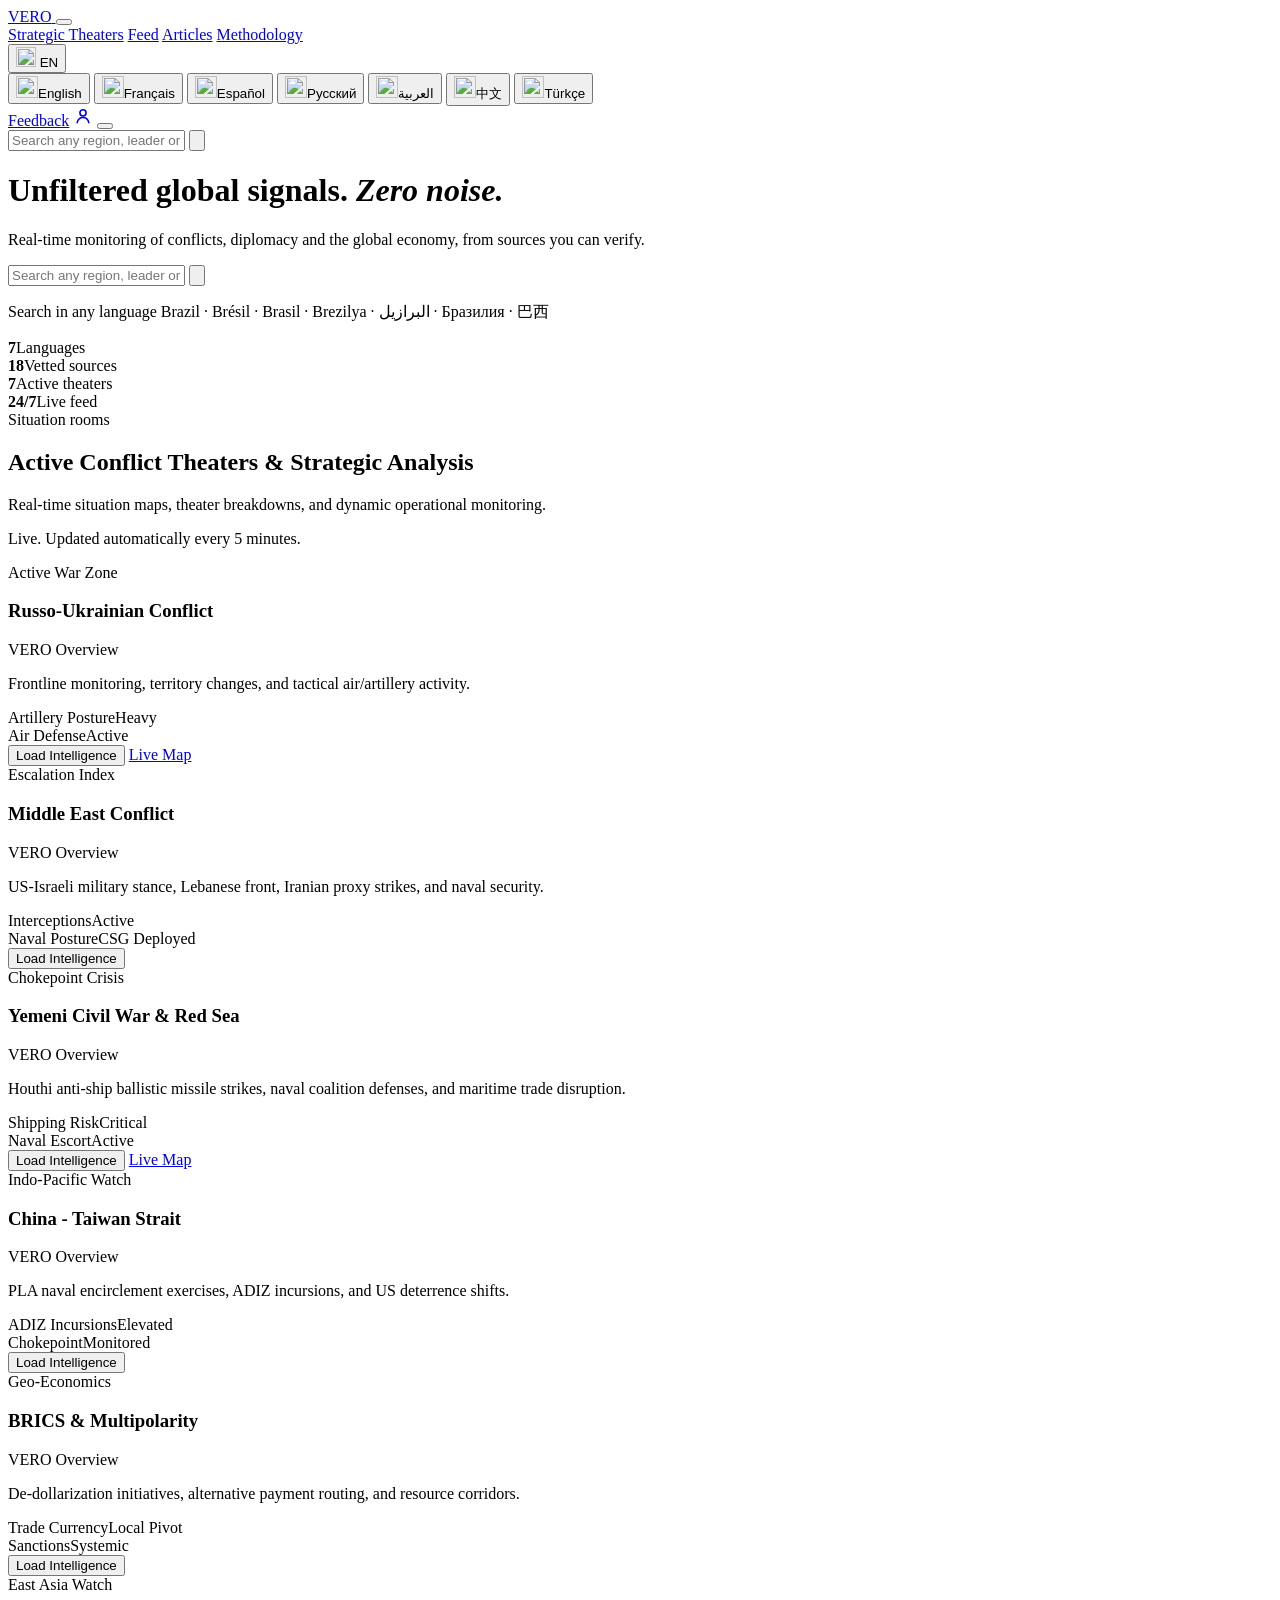
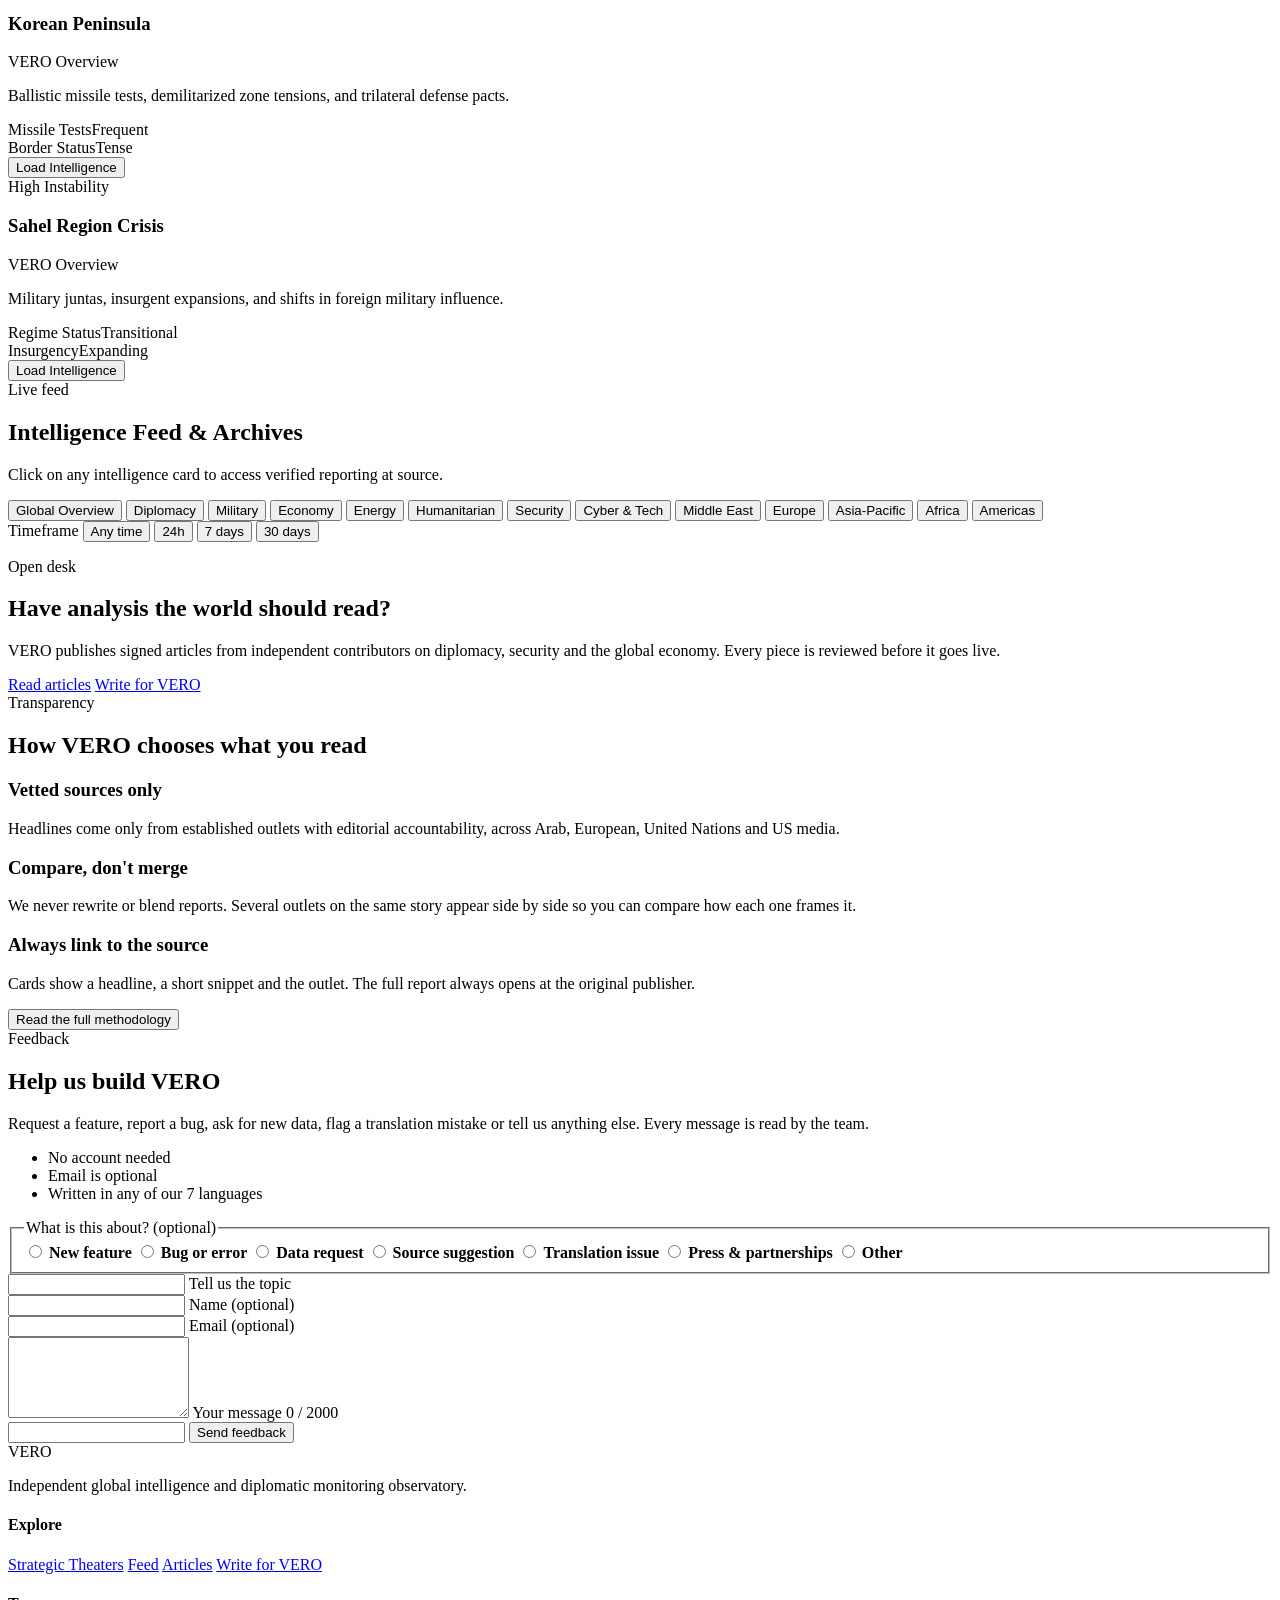
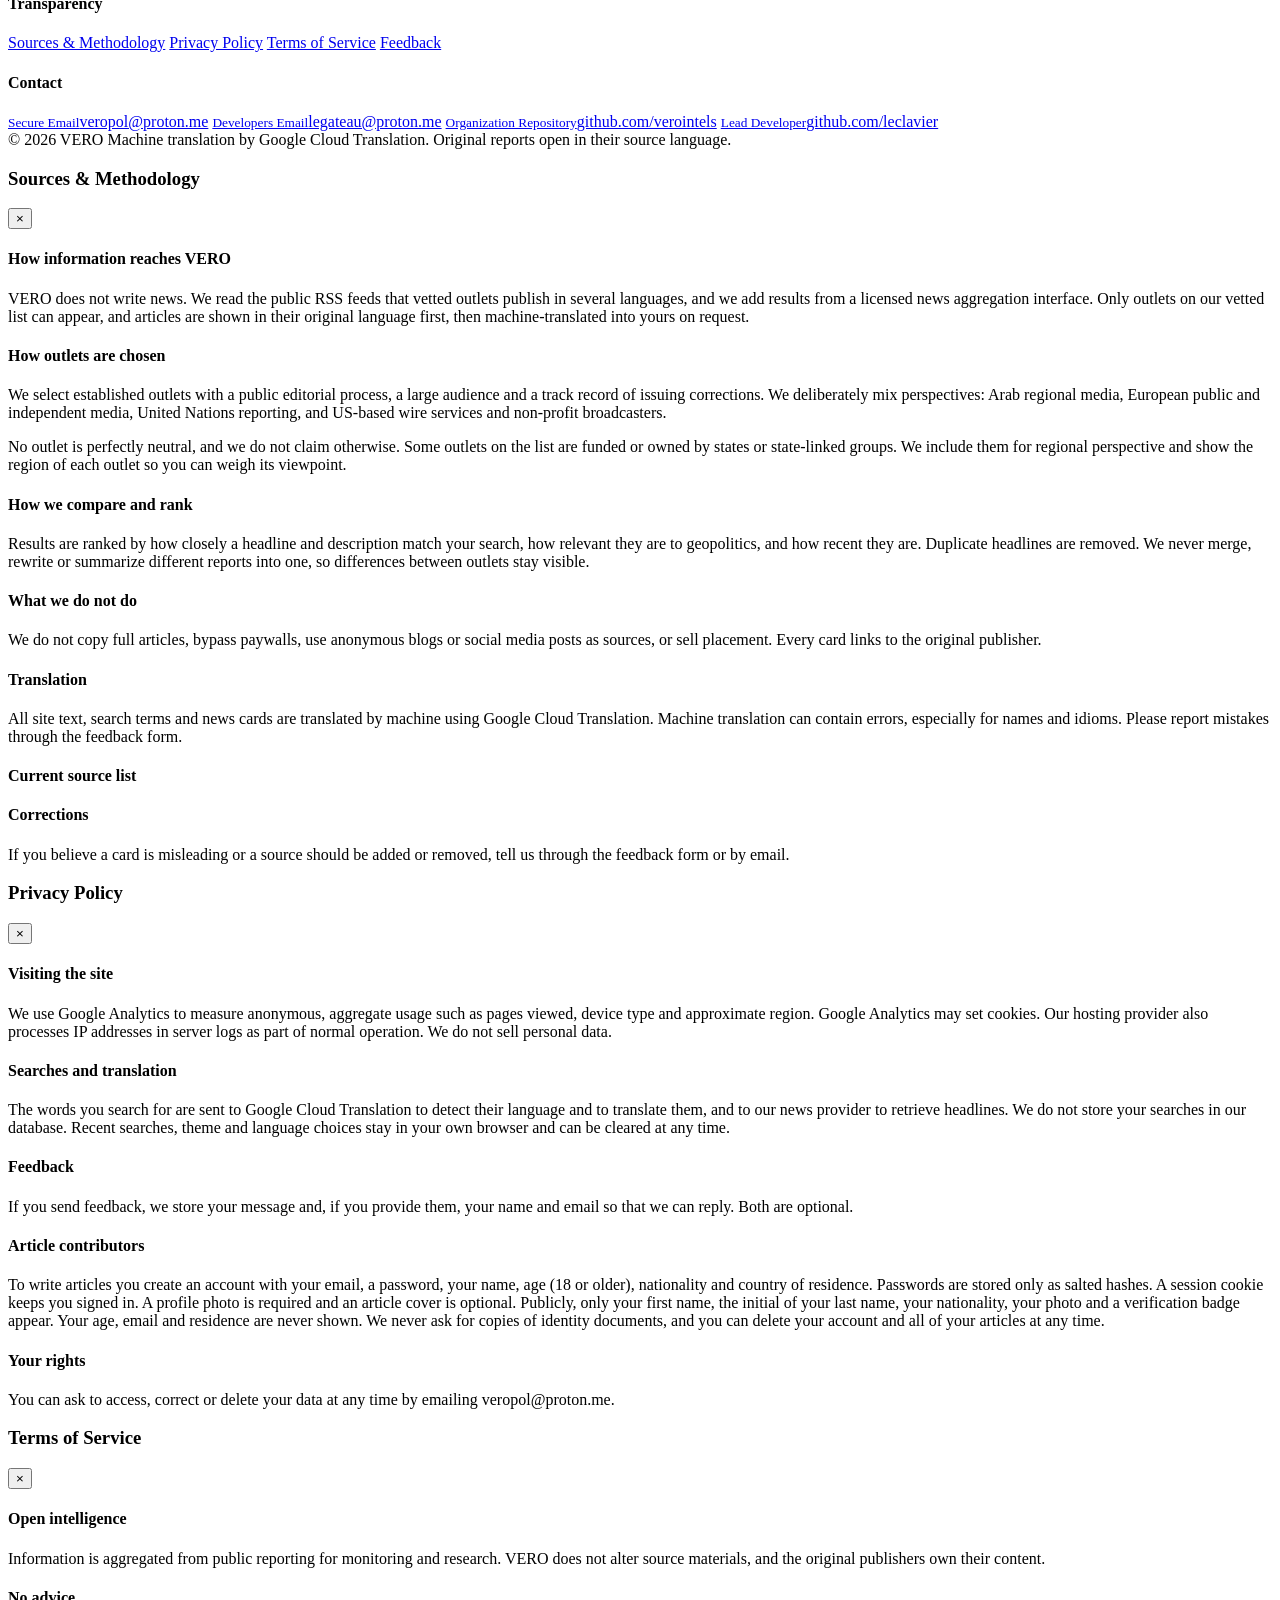
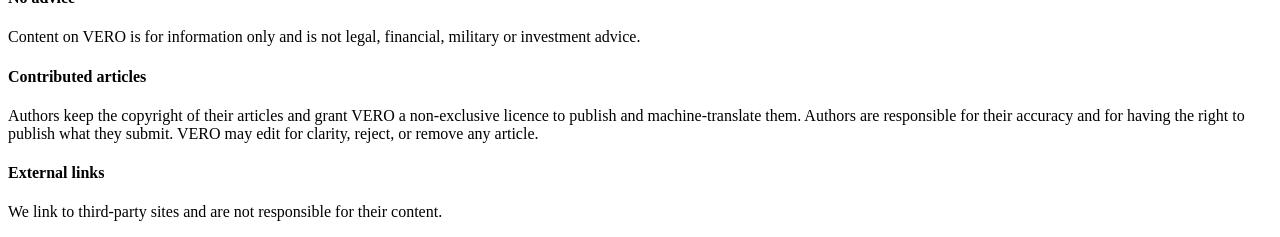
==== public/index.html @ fce82865 "Update banner image source to use HTTPS" ====
<!DOCTYPE html>
<html lang="en" dir="ltr" data-theme="dark" data-tr-title>

<head>
    <meta charset="UTF-8">
    <meta name="viewport" content="width=device-width, initial-scale=1.0">
    <script>
        (function () {
            try {
                var t = localStorage.getItem('vero_theme');
                if (!t) {
                    var hr = new Date().getHours();
                    t = (hr >= 19 || hr < 6) ? 'dark' : 'light';
                }
                document.documentElement.setAttribute('data-theme', t);
            } catch (e) { }
        })();
    </script>
    <meta name="google-site-verification" content="V3kMr9gPCupc_F5Ijd0BDSMYWQ_QnZaS_PIdZAxeISY" />
    <script async src="https://www.googletagmanager.com/gtag/js?id=G-PJW06HEYF5"></script>
    <script>
        window.dataLayer = window.dataLayer || [];
        function gtag() { dataLayer.push(arguments); }
        gtag('js', new Date());
        gtag('config', 'G-PJW06HEYF5');
    </script>
    <title>VERO | Global Intelligence & Strategic Analysis</title>
    <meta name="description"
        content="VERO is an independent global intelligence and diplomatic monitoring observatory. Real-time conflict maps, geopolitical news and strategic analysis in 7 languages.">
    <meta name="author" content="VERO">
    <meta name="application-name" content="VERO">
    <meta name="apple-mobile-web-app-title" content="VERO">
    <meta name="robots" content="index, follow, max-image-preview:large, max-snippet:-1">
    <meta name="theme-color" content="#0A0A0C">
    <link rel="canonical" href="https://veropol.onrender.com/">
    <link rel="icon" href="/favicon.ico" sizes="48x48">
    <link rel="icon" type="image/png" sizes="48x48" href="/assets/icon-48.png">
    <link rel="icon" type="image/png" sizes="32x32" href="/assets/icon-32.png">
    <link rel="icon" type="image/png" sizes="16x16" href="/assets/icon-16.png">
    <link rel="icon" type="image/png" sizes="192x192" href="/assets/icon-192.png">
    <link rel="apple-touch-icon" sizes="180x180" href="/assets/icon-180.png">
    <meta property="og:type" content="website">
    <meta property="og:site_name" content="VERO">
    <meta property="og:title" content="VERO | Global Intelligence & Strategic Analysis">
    <meta property="og:description"
        content="Independent global intelligence and diplomatic monitoring observatory. Real-time conflict maps, geopolitical news and strategic analysis.">
    <meta property="og:url" content="https://veropol.onrender.com/">
    <meta property="og:image" content="https://veropol.onrender.com/assets/BANNER.png">
    <meta property="og:image:secure_url" content="https://veropol.onrender.com/assets/BANNER.png">
    <meta property="og:image:type" content="image/png">
    <meta property="og:image:width" content="1584">
    <meta property="og:image:height" content="672">
    <meta property="og:image:alt" content="VERO Banner">
    <meta name="twitter:card" content="summary_large_image">
    <meta name="twitter:site" content="@VERO">
    <meta name="twitter:title" content="VERO | Global Intelligence & Strategic Analysis">
    <meta name="twitter:description"
        content="Independent global intelligence and diplomatic monitoring observatory. Real-time conflict maps, geopolitical news and strategic analysis.">
    <meta name="twitter:image" content="https://veropol.onrender.com/assets/BANNER.png">
    <meta name="twitter:image:alt" content="VERO Banner">
    <link rel="preconnect" href="https://fonts.googleapis.com">
    <link rel="preconnect" href="https://unpkg.com" crossorigin>
    <link rel="preconnect" href="https://fonts.gstatic.com" crossorigin>
    <link rel="stylesheet"
        href="https://fonts.googleapis.com/css2?family=Manrope:wght@400;600;700;800&family=Rubik+Arabic:wght@300..900&family=Rubik:ital,wght@0,300..900;1,300..900&family=Unbounded:wght@700;800&display=swap"
        onload="this.onload=null;this.rel='stylesheet'">
    <noscript>
        <link rel="stylesheet"
            href="https://fonts.googleapis.com/css2?family=Manrope:wght@400;600;700;800&family=Rubik+Arabic:wght@300..900&family=Rubik:ital,wght@0,300..900;1,300..900&family=Unbounded:wght@700;800&display=swap">
    </noscript>
    <script defer src="https://unpkg.com/@phosphor-icons/web@2.1.1"></script>
    <link rel="stylesheet" href="/css/style.css?v=13">
    <script type="application/ld+json">
    {
        "@context": "https://schema.org",
        "@graph": [
            {
                "@type": "WebSite",
                "@id": "https://veropol.onrender.com/#website",
                "name": "VERO",
                "alternateName": ["VERO Global Intelligence", "VERO Observatory", "verointels"],
                "url": "https://veropol.onrender.com/",
                "inLanguage": ["en", "fr", "es", "ru", "ar", "zh", "tr"],
                "publisher": { "@id": "https://veropol.onrender.com/#organization" }
            },
            {
                "@type": "Organization",
                "@id": "https://veropol.onrender.com/#organization",
                "name": "VERO",
                "url": "https://veropol.onrender.com/",
                "logo": {
                    "@type": "ImageObject",
                    "url": "https://veropol.onrender.com/assets/icon-512.png",
                    "width": 512,
                    "height": 512
                },
                "email": "veropol@proton.me",
                "sameAs": ["https://github.com/verointels"]
            }
        ]
    }
    </script>
</head>

<body>
    <div class="toast-box" id="toastBox" role="status"></div>
    <nav class="nav-container" id="navbar">
        <a href="/" class="brand" aria-label="VERO">
            <img src="https://veropol.onrender.com/assets/logo-96.webp" width="34" height="34" alt="VERO"
                class="brand-logo"
                onerror="if(!this.dataset.f){this.dataset.f=1;this.src='/assets/VERO.png'}else{this.style.display='none'}">
            <span>VERO</span>
        </a>
        <button class="nav-burger" id="navBurger" type="button" aria-expanded="false" aria-controls="navLinks"
            data-tr-aria aria-label="Menu"><i class="ph ph-list"></i></button>
        <div class="nav-links" id="navLinks">
            <a href="#theaters" data-tr>Strategic Theaters</a>
            <a href="#intelligence" data-tr>Feed</a>
            <a href="/articles" data-tr>Articles</a>
            <a href="#modal-methodology" data-modal="methodology" data-tr>Methodology</a>
            <div class="lang-dropdown">
                <button class="lang-btn" id="langToggle" type="button" aria-haspopup="true" aria-expanded="false"
                    data-tr-aria aria-label="Change language">
                    <img class="flag-icon" id="langFlag" src="https://hatscripts.github.io/circle-flags/flags/gb.svg"
                        alt="" width="20" height="20">
                    <span id="langCode">EN</span>
                    <i class="ph ph-caret-down"></i>
                </button>
                <div class="lang-menu" id="langMenu">
                    <button type="button" class="lang-item" data-lang="en"><img class="flag-icon"
                            src="https://hatscripts.github.io/circle-flags/flags/gb.svg" alt="" width="22"
                            height="22"><span>English</span></button>
                    <button type="button" class="lang-item" data-lang="fr"><img class="flag-icon"
                            src="https://hatscripts.github.io/circle-flags/flags/fr.svg" alt="" width="22"
                            height="22"><span>Français</span></button>
                    <button type="button" class="lang-item" data-lang="es"><img class="flag-icon"
                            src="https://hatscripts.github.io/circle-flags/flags/es.svg" alt="" width="22"
                            height="22"><span>Español</span></button>
                    <button type="button" class="lang-item" data-lang="ru"><img class="flag-icon"
                            src="https://hatscripts.github.io/circle-flags/flags/ru.svg" alt="" width="22"
                            height="22"><span>Русский</span></button>
                    <button type="button" class="lang-item" data-lang="ar"><img class="flag-icon"
                            src="https://hatscripts.github.io/circle-flags/flags/sa.svg" alt="" width="22"
                            height="22"><span>العربية</span></button>
                    <button type="button" class="lang-item" data-lang="zh"><img class="flag-icon"
                            src="https://hatscripts.github.io/circle-flags/flags/cn.svg" alt="" width="22"
                            height="22"><span>中文</span></button>
                    <button type="button" class="lang-item" data-lang="tr"><img class="flag-icon"
                            src="https://hatscripts.github.io/circle-flags/flags/tr.svg" alt="" width="22"
                            height="22"><span>Türkçe</span></button>
                </div>
            </div>
            <a href="#feedback" class="btn-nav" data-tr>Feedback</a>
            <a href="/articles#account" class="icon-btn" id="accountBtn" data-tr-aria aria-label="Account"><svg
                    class="user-svg" viewBox="0 0 24 24" width="20" height="20" fill="none" stroke="currentColor"
                    stroke-width="1.9" stroke-linecap="round" stroke-linejoin="round" aria-hidden="true">
                    <circle cx="12" cy="8.2" r="3.7" />
                    <path d="M5 20c.9-4 3.6-6.2 7-6.2s6.1 2.2 7 6.2" />
                </svg></a>
            <button id="themeToggle" class="theme-toggle-btn" type="button" data-tr-aria aria-label="Toggle theme">
                <i class="ph ph-moon" id="themeIcon"></i>
            </button>
        </div>
    </nav>

    <div class="search-dock" id="searchDock">
        <i class="ph ph-magnifying-glass"></i>
        <input type="text" id="dockInput" autocomplete="off" spellcheck="false" data-tr-ph
            placeholder="Search any region, leader or crisis" data-tr-aria aria-label="Search">
        <button class="dock-btn" id="dockTrigger" type="button" data-tr-aria aria-label="Run search">
            <svg class="radar-icon" viewBox="0 0 24 24" fill="none" stroke="currentColor" stroke-width="1.8"
                stroke-linecap="round" stroke-linejoin="round" aria-hidden="true">
                <circle cx="12" cy="12" r="9" />
                <circle cx="12" cy="12" r="4.8" />
                <path d="M12 12L19.8 7.5" />
                <circle cx="15.8" cy="16" r="1.1" fill="currentColor" stroke="none" />
            </svg>
        </button>
    </div>

    <header class="hero">
        <div class="hero-content">
            <h1 class="hero-title">
                <span data-tr>Unfiltered global signals.</span>
                <em data-tr>Zero noise.</em>
            </h1>
            <p class="hero-sub" id="heroSlogan" data-tr>Real-time monitoring of conflicts, diplomacy and the global
                economy, from sources you can verify.</p>
            <div class="search-hero-container">
                <div class="search-bar massive">
                    <i class="ph ph-magnifying-glass search-icon"></i>
                    <input type="text" id="searchInput" autocomplete="off" spellcheck="false" data-tr-ph
                        placeholder="Search any region, leader or crisis" data-tr-aria aria-label="Search">
                    <button class="search-pulse-btn" id="searchTrigger" type="button" data-tr-aria
                        aria-label="Run search">
                        <svg class="radar-icon" viewBox="0 0 24 24" fill="none" stroke="currentColor" stroke-width="1.8"
                            stroke-linecap="round" stroke-linejoin="round" aria-hidden="true">
                            <circle cx="12" cy="12" r="9" />
                            <circle cx="12" cy="12" r="4.8" />
                            <g class="radar-sweep">
                                <path d="M12 12L19.8 7.5" />
                                <path d="M12 12V3A9 9 0 0 1 19.8 7.5Z" fill="currentColor" fill-opacity="0.35"
                                    stroke="none" />
                            </g>
                            <circle class="radar-blip" cx="15.8" cy="16" r="1.1" fill="currentColor" stroke="none" />
                        </svg>
                    </button>
                </div>
                <p class="search-hint"><i class="ph ph-translate"></i><span data-tr>Search in any language</span>
                    <span class="hint-samples" dir="auto">Brazil · Brésil · Brasil · Brezilya · البرازيل · Бразилия ·
                        巴西</span>
                </p>
                <div class="search-suggestions" id="searchSuggestions"></div>
                <div class="search-suggestions recent-searches" id="recentSearches"></div>
            </div>
            <div class="hero-stats">
                <div><strong>7</strong><span data-tr>Languages</span></div>
                <div><strong>18</strong><span data-tr>Vetted sources</span></div>
                <div><strong>7</strong><span data-tr>Active theaters</span></div>
                <div><strong>24/7</strong><span data-tr>Live feed</span></div>
            </div>
        </div>
    </header>

    <main class="container">
        <section class="theaters-section" id="theaters">
            <div class="section-title reveal">
                <span class="kicker" data-tr>Situation rooms</span>
                <h2 data-tr>Active Conflict Theaters & Strategic Analysis</h2>
                <p data-tr>Real-time situation maps, theater breakdowns, and dynamic operational monitoring.</p>
                <p class="live-status"><span class="dot"></span><span data-tr>Live. Updated automatically every 5
                        minutes.</span></p>
            </div>
            <div class="flex-grid theaters-grid" id="theatersGrid">
                <article class="theater-card reveal" data-theater="ukraine">
                    <div class="theater-cover cv-ukraine">
                        <div class="theater-badge danger"><i class="ph ph-warning-diamond"></i> <span data-tr>Active
                                War Zone</span></div>
                    </div>
                    <div class="theater-info">
                        <h3 data-tr>Russo-Ukrainian Conflict</h3>
                        <span class="theater-overview-label" data-tr>VERO Overview</span>
                        <p class="theater-desc" data-tr>Frontline monitoring, territory changes, and tactical
                            air/artillery activity.</p>
                        <div class="theater-stats">
                            <div class="stat-box"><span class="stat-label" data-tr>Artillery Posture</span><span
                                    class="stat-val alert" data-tr>Heavy</span></div>
                            <div class="stat-box"><span class="stat-label" data-tr>Air Defense</span><span
                                    class="stat-val" data-tr>Active</span></div>
                        </div>
                        <a class="theater-live" target="_blank" rel="noopener noreferrer" hidden></a>
                        <div class="theater-actions">
                            <button type="button" class="btn-theater-action" data-quick="Ukraine war Russia conflict"><i
                                    class="ph ph-arrows-clockwise"></i> <span data-tr>Load Intelligence</span></button>
                            <a href="https://liveuamap.com/" target="_blank" rel="noopener noreferrer"
                                class="theater-link"><span data-tr>Live Map</span> <i
                                    class="ph ph-arrow-square-out"></i></a>
                        </div>
                    </div>
                </article>
                <article class="theater-card reveal" data-theater="mideast">
                    <div class="theater-cover cv-mideast">
                        <div class="theater-badge danger"><i class="ph ph-crosshair"></i> <span data-tr>Escalation
                                Index</span></div>
                    </div>
                    <div class="theater-info">
                        <h3 data-tr>Middle East Conflict</h3>
                        <span class="theater-overview-label" data-tr>VERO Overview</span>
                        <p class="theater-desc" data-tr>US-Israeli military stance, Lebanese front, Iranian proxy
                            strikes, and naval security.</p>
                        <div class="theater-stats">
                            <div class="stat-box"><span class="stat-label" data-tr>Interceptions</span><span
                                    class="stat-val alert" data-tr>Active</span></div>
                            <div class="stat-box"><span class="stat-label" data-tr>Naval Posture</span><span
                                    class="stat-val" data-tr>CSG Deployed</span></div>
                        </div>
                        <a class="theater-live" target="_blank" rel="noopener noreferrer" hidden></a>
                        <div class="theater-actions">
                            <button type="button" class="btn-theater-action"
                                data-quick="Israel Lebanon Iran Middle East"><i class="ph ph-arrows-clockwise"></i>
                                <span data-tr>Load Intelligence</span></button>
                        </div>
                    </div>
                </article>
                <article class="theater-card reveal" data-theater="yemen">
                    <div class="theater-cover cv-yemen">
                        <div class="theater-badge danger"><i class="ph ph-anchor"></i> <span data-tr>Chokepoint
                                Crisis</span></div>
                    </div>
                    <div class="theater-info">
                        <h3 data-tr>Yemeni Civil War & Red Sea</h3>
                        <span class="theater-overview-label" data-tr>VERO Overview</span>
                        <p class="theater-desc" data-tr>Houthi anti-ship ballistic missile strikes, naval coalition
                            defenses, and maritime trade disruption.</p>
                        <div class="theater-stats">
                            <div class="stat-box"><span class="stat-label" data-tr>Shipping Risk</span><span
                                    class="stat-val alert" data-tr>Critical</span></div>
                            <div class="stat-box"><span class="stat-label" data-tr>Naval Escort</span><span
                                    class="stat-val" data-tr>Active</span></div>
                        </div>
                        <a class="theater-live" target="_blank" rel="noopener noreferrer" hidden></a>
                        <div class="theater-actions">
                            <button type="button" class="btn-theater-action"
                                data-quick="Yemen Houthi Red Sea military"><i class="ph ph-arrows-clockwise"></i> <span
                                    data-tr>Load Intelligence</span></button>
                            <a href="https://yemen.liveuamap.com/" target="_blank" rel="noopener noreferrer"
                                class="theater-link"><span data-tr>Live Map</span> <i
                                    class="ph ph-arrow-square-out"></i></a>
                        </div>
                    </div>
                </article>
                <article class="theater-card reveal" data-theater="taiwan">
                    <div class="theater-cover cv-taiwan">
                        <div class="theater-badge warning"><i class="ph ph-eye"></i> <span data-tr>Indo-Pacific
                                Watch</span></div>
                    </div>
                    <div class="theater-info">
                        <h3 data-tr>China - Taiwan Strait</h3>
                        <span class="theater-overview-label" data-tr>VERO Overview</span>
                        <p class="theater-desc" data-tr>PLA naval encirclement exercises, ADIZ incursions, and US
                            deterrence shifts.</p>
                        <div class="theater-stats">
                            <div class="stat-box"><span class="stat-label" data-tr>ADIZ Incursions</span><span
                                    class="stat-val warning" data-tr>Elevated</span></div>
                            <div class="stat-box"><span class="stat-label" data-tr>Chokepoint</span><span
                                    class="stat-val" data-tr>Monitored</span></div>
                        </div>
                        <a class="theater-live" target="_blank" rel="noopener noreferrer" hidden></a>
                        <div class="theater-actions">
                            <button type="button" class="btn-theater-action" data-quick="China Taiwan US military"><i
                                    class="ph ph-arrows-clockwise"></i> <span data-tr>Load Intelligence</span></button>
                        </div>
                    </div>
                </article>
                <article class="theater-card reveal" data-theater="brics">
                    <div class="theater-cover cv-brics">
                        <div class="theater-badge info"><i class="ph ph-currency-dollar-simple"></i> <span
                                data-tr>Geo-Economics</span></div>
                    </div>
                    <div class="theater-info">
                        <h3 data-tr>BRICS & Multipolarity</h3>
                        <span class="theater-overview-label" data-tr>VERO Overview</span>
                        <p class="theater-desc" data-tr>De-dollarization initiatives, alternative payment routing, and
                            resource corridors.</p>
                        <div class="theater-stats">
                            <div class="stat-box"><span class="stat-label" data-tr>Trade Currency</span><span
                                    class="stat-val" data-tr>Local Pivot</span></div>
                            <div class="stat-box"><span class="stat-label" data-tr>Sanctions</span><span
                                    class="stat-val" data-tr>Systemic</span></div>
                        </div>
                        <a class="theater-live" target="_blank" rel="noopener noreferrer" hidden></a>
                        <div class="theater-actions">
                            <button type="button" class="btn-theater-action"
                                data-quick="BRICS economy sanctions trade"><i class="ph ph-arrows-clockwise"></i> <span
                                    data-tr>Load Intelligence</span></button>
                        </div>
                    </div>
                </article>
                <article class="theater-card reveal" data-theater="korea">
                    <div class="theater-cover cv-korea">
                        <div class="theater-badge warning"><i class="ph ph-warning"></i> <span data-tr>East Asia
                                Watch</span></div>
                    </div>
                    <div class="theater-info">
                        <h3 data-tr>Korean Peninsula</h3>
                        <span class="theater-overview-label" data-tr>VERO Overview</span>
                        <p class="theater-desc" data-tr>Ballistic missile tests, demilitarized zone tensions, and
                            trilateral defense pacts.</p>
                        <div class="theater-stats">
                            <div class="stat-box"><span class="stat-label" data-tr>Missile Tests</span><span
                                    class="stat-val alert" data-tr>Frequent</span></div>
                            <div class="stat-box"><span class="stat-label" data-tr>Border Status</span><span
                                    class="stat-val" data-tr>Tense</span></div>
                        </div>
                        <a class="theater-live" target="_blank" rel="noopener noreferrer" hidden></a>
                        <div class="theater-actions">
                            <button type="button" class="btn-theater-action"
                                data-quick="North Korea South Korea military"><i class="ph ph-arrows-clockwise"></i>
                                <span data-tr>Load Intelligence</span></button>
                        </div>
                    </div>
                </article>
                <article class="theater-card reveal" data-theater="sahel">
                    <div class="theater-cover cv-sahel">
                        <div class="theater-badge danger"><i class="ph ph-fire"></i> <span data-tr>High
                                Instability</span></div>
                    </div>
                    <div class="theater-info">
                        <h3 data-tr>Sahel Region Crisis</h3>
                        <span class="theater-overview-label" data-tr>VERO Overview</span>
                        <p class="theater-desc" data-tr>Military juntas, insurgent expansions, and shifts in foreign
                            military influence.</p>
                        <div class="theater-stats">
                            <div class="stat-box"><span class="stat-label" data-tr>Regime Status</span><span
                                    class="stat-val alert" data-tr>Transitional</span></div>
                            <div class="stat-box"><span class="stat-label" data-tr>Insurgency</span><span
                                    class="stat-val" data-tr>Expanding</span></div>
                        </div>
                        <a class="theater-live" target="_blank" rel="noopener noreferrer" hidden></a>
                        <div class="theater-actions">
                            <button type="button" class="btn-theater-action" data-quick="Sahel Africa military coup"><i
                                    class="ph ph-arrows-clockwise"></i> <span data-tr>Load Intelligence</span></button>
                        </div>
                    </div>
                </article>
            </div>
        </section>

        <section class="controls-section" id="intelligence">
            <div class="section-title reveal">
                <span class="kicker" data-tr>Live feed</span>
                <h2 data-tr>Intelligence Feed & Archives</h2>
                <p data-tr>Click on any intelligence card to access verified reporting at source.</p>
            </div>
            <div class="filters" id="filterContainer">
                <button type="button" class="filter-btn active" data-filter="all"><i
                        class="ph ph-globe-hemisphere-west"></i><span data-tr>Global Overview</span></button>
                <button type="button" class="filter-btn" data-filter="diplomacy"><i class="ph ph-handshake"></i><span
                        data-tr>Diplomacy</span></button>
                <button type="button" class="filter-btn" data-filter="military"><i class="ph ph-crosshair"></i><span
                        data-tr>Military</span></button>
                <button type="button" class="filter-btn" data-filter="economy"><i class="ph ph-chart-line-up"></i><span
                        data-tr>Economy</span></button>
                <button type="button" class="filter-btn" data-filter="energy"><i class="ph ph-gas-pump"></i><span
                        data-tr>Energy</span></button>
                <button type="button" class="filter-btn" data-filter="humanitarian"><i
                        class="ph ph-first-aid-kit"></i><span data-tr>Humanitarian</span></button>
                <button type="button" class="filter-btn" data-filter="security"><i
                        class="ph ph-shield-warning"></i><span data-tr>Security</span></button>
                <button type="button" class="filter-btn" data-filter="cyber"><i class="ph ph-cpu"></i><span
                        data-tr>Cyber &amp; Tech</span></button>
                <button type="button" class="filter-btn" data-filter="middleeast"><i class="ph ph-mosque"></i><span
                        data-tr>Middle East</span></button>
                <button type="button" class="filter-btn" data-filter="europe"><i class="ph ph-castle-turret"></i><span
                        data-tr>Europe</span></button>
                <button type="button" class="filter-btn" data-filter="asia"><i class="ph ph-buildings"></i><span
                        data-tr>Asia-Pacific</span></button>
                <button type="button" class="filter-btn" data-filter="africa"><i class="ph ph-compass"></i><span
                        data-tr>Africa</span></button>
                <button type="button" class="filter-btn" data-filter="americas"><i class="ph ph-flag"></i><span
                        data-tr>Americas</span></button>
            </div>
            <div class="range-filters" id="rangeContainer">
                <span class="range-label"><i class="ph ph-clock"></i> <span data-tr>Timeframe</span></span>
                <button type="button" class="range-btn active" data-range="all" data-tr>Any time</button>
                <button type="button" class="range-btn" data-range="24h" data-tr>24h</button>
                <button type="button" class="range-btn" data-range="7d" data-tr>7 days</button>
                <button type="button" class="range-btn" data-range="30d" data-tr>30 days</button>
            </div>
            <p class="results-meta" id="resultsMeta"></p>
        </section>
        <section class="flex-grid news-grid" id="newsGrid" aria-live="polite"></section>
        <nav class="pagination" id="pagination" data-tr-aria aria-label="Pagination" hidden></nav>

        <section class="articles-cta reveal" id="writers">
            <div class="cta-copy">
                <span class="kicker" data-tr>Open desk</span>
                <h2 data-tr>Have analysis the world should read?</h2>
                <p data-tr>VERO publishes signed articles from independent contributors on diplomacy, security and
                    the global economy. Every piece is reviewed before it goes live.</p>
                <div class="cta-actions">
                    <a href="/articles" class="btn-primary"><i class="ph ph-newspaper"></i> <span data-tr>Read
                            articles</span></a>
                    <a href="/articles#write" class="btn-ghost"><i class="ph ph-pen-nib"></i> <span data-tr>Write for
                            VERO</span></a>
                </div>
            </div>
        </section>

        <section class="transparency reveal" id="transparency">
            <div class="section-title">
                <span class="kicker" data-tr>Transparency</span>
                <h2 data-tr>How VERO chooses what you read</h2>
            </div>
            <div class="flex-grid trans-grid">
                <div class="trans-card">
                    <i class="ph ph-seal-check"></i>
                    <h3 data-tr>Vetted sources only</h3>
                    <p data-tr>Headlines come only from established outlets with editorial accountability, across
                        Arab, European, United Nations and US media.</p>
                </div>
                <div class="trans-card">
                    <i class="ph ph-scales"></i>
                    <h3 data-tr>Compare, don't merge</h3>
                    <p data-tr>We never rewrite or blend reports. Several outlets on the same story appear side by
                        side so you can compare how each one frames it.</p>
                </div>
                <div class="trans-card">
                    <i class="ph ph-link-simple"></i>
                    <h3 data-tr>Always link to the source</h3>
                    <p data-tr>Cards show a headline, a short snippet and the outlet. The full report always opens at
                        the original publisher.</p>
                </div>
            </div>
            <div class="center-row">
                <button type="button" class="btn-ghost" data-modal="methodology"><i class="ph ph-book-open-text"></i>
                    <span data-tr>Read the full methodology</span></button>
            </div>
        </section>

        <section class="feedback-section reveal" id="feedback">
            <div class="feedback-shell">
                <div class="feedback-intro">
                    <span class="kicker" data-tr>Feedback</span>
                    <h2 data-tr>Help us build VERO</h2>
                    <p data-tr>Request a feature, report a bug, ask for new data, flag a translation mistake or tell
                        us anything else. Every message is read by the team.</p>
                    <ul class="feedback-points">
                        <li><i class="ph ph-check-circle"></i> <span data-tr>No account needed</span></li>
                        <li><i class="ph ph-check-circle"></i> <span data-tr>Email is optional</span></li>
                        <li><i class="ph ph-check-circle"></i> <span data-tr>Written in any of our 7 languages</span>
                        </li>
                    </ul>
                </div>
                <form class="feedback-form" id="feedbackForm" novalidate>
                    <fieldset class="topic-set">
                        <legend data-tr>What is this about? (optional)</legend>
                        <div class="topic-chips">
                            <label class="chip"><input type="radio" name="topic" value="feature" required><span><i
                                        class="ph ph-sparkle"></i> <b data-tr>New feature</b></span></label>
                            <label class="chip"><input type="radio" name="topic" value="bug"><span><i
                                        class="ph ph-bug"></i> <b data-tr>Bug or error</b></span></label>
                            <label class="chip"><input type="radio" name="topic" value="data"><span><i
                                        class="ph ph-database"></i> <b data-tr>Data request</b></span></label>
                            <label class="chip"><input type="radio" name="topic" value="source"><span><i
                                        class="ph ph-newspaper"></i> <b data-tr>Source suggestion</b></span></label>
                            <label class="chip"><input type="radio" name="topic" value="translation"><span><i
                                        class="ph ph-translate"></i> <b data-tr>Translation issue</b></span></label>
                            <label class="chip"><input type="radio" name="topic" value="press"><span><i
                                        class="ph ph-megaphone"></i> <b data-tr>Press & partnerships</b></span></label>
                            <label class="chip"><input type="radio" name="topic" value="other"><span><i
                                        class="ph ph-dots-three-circle"></i> <b data-tr>Other</b></span></label>
                        </div>
                    </fieldset>
                    <div class="input-group hidden" id="otherWrap">
                        <input type="text" id="otherTopic" maxlength="80" placeholder=" ">
                        <label for="otherTopic" data-tr>Tell us the topic</label>
                    </div>
                    <div class="form-row">
                        <div class="input-group">
                            <input type="text" id="fbName" maxlength="80" placeholder=" " autocomplete="name">
                            <label for="fbName" data-tr>Name (optional)</label>
                        </div>
                        <div class="input-group">
                            <input type="email" id="fbEmail" maxlength="120" placeholder=" " autocomplete="email">
                            <label for="fbEmail" data-tr>Email (optional)</label>
                        </div>
                    </div>
                    <div class="input-group">
                        <textarea id="fbMessage" rows="5" maxlength="2000" required placeholder=" "></textarea>
                        <label for="fbMessage" data-tr>Your message</label>
                        <span class="counter" id="fbCount">0 / 2000</span>
                    </div>
                    <input type="text" name="website" id="fbWebsite" class="hp" tabindex="-1" autocomplete="off"
                        aria-hidden="true">
                    <p class="form-error" id="fbError" role="alert" hidden></p>
                    <button type="submit" class="btn-submit"><span data-tr>Send feedback</span> <i
                            class="ph ph-paper-plane-right"></i></button>
                </form>
            </div>
        </section>
    </main>

    <footer class="site-footer">
        <div class="banner-wrap">
            <img src="https://veropol.onrender.com/assets/BANNER.webp" width="1584" height="672" loading="lazy"
                decoding="async" alt="VERO Banner" class="banner-img"
                onerror="if(!this.dataset.f){this.dataset.f=1;this.src='/assets/BANNER.png'}else{this.parentElement.style.display='none'}">
        </div>
        <div class="footer-grid">
            <div class="footer-brand">
                <div class="brand-line">
                    <img src="/assets/logo-96.webp" width="34" height="34" alt="VERO" class="brand-logo"
                        onerror="if(!this.dataset.f){this.dataset.f=1;this.src='/assets/VERO.png'}else{this.style.display='none'}">
                    <span>VERO</span>
                </div>
                <p data-tr>Independent global intelligence and diplomatic monitoring observatory.</p>
            </div>
            <div class="footer-col">
                <h4 data-tr>Explore</h4>
                <a href="#theaters"><i class="ph ph-globe-hemisphere-west"></i> <span data-tr>Strategic
                        Theaters</span></a>
                <a href="#intelligence"><i class="ph ph-broadcast"></i> <span data-tr>Feed</span></a>
                <a href="/articles"><i class="ph ph-newspaper"></i> <span data-tr>Articles</span></a>
                <a href="/articles#write"><i class="ph ph-pen-nib"></i> <span data-tr>Write for VERO</span></a>
            </div>
            <div class="footer-col">
                <h4 data-tr>Transparency</h4>
                <a href="#modal-methodology" data-modal="methodology"><i class="ph ph-book-open-text"></i> <span
                        data-tr>Sources & Methodology</span></a>
                <a href="#modal-privacy" data-modal="privacy"><i class="ph ph-shield-check"></i> <span data-tr>Privacy
                        Policy</span></a>
                <a href="#modal-terms" data-modal="terms"><i class="ph ph-file-text"></i> <span data-tr>Terms of
                        Service</span></a>
                <a href="#feedback"><i class="ph ph-chat-circle-dots"></i> <span data-tr>Feedback</span></a>
            </div>
            <div class="footer-col">
                <h4 data-tr>Contact</h4>
                <a href="mailto:veropol@proton.me"><i class="ph ph-envelope-simple"></i> <span><small data-tr>Secure
                            Email</small>veropol@proton.me</span></a>
                <a href="mailto:legateau@proton.me"><i class="ph ph-envelope-simple-open"></i> <span><small
                            data-tr>Developers Email</small>legateau@proton.me</span></a>
                <a href="https://github.com/verointels" target="_blank" rel="noopener noreferrer"><i
                        class="ph ph-github-logo"></i> <span><small data-tr>Organization
                            Repository</small>github.com/verointels</span></a>
                <a href="https://github.com/leclavier" target="_blank" rel="noopener noreferrer"><i
                        class="ph ph-code-simple"></i> <span><small data-tr>Lead
                            Developer</small>github.com/leclavier</span></a>
            </div>
        </div>
        <div class="footer-bottom">
            <span>© 2026 VERO</span>
            <span data-tr>Machine translation by Google Cloud Translation. Original reports open in their source
                language.</span>
        </div>
    </footer>

    <div class="modal-overlay" id="modal-methodology">
        <div class="modal-card wide">
            <div class="modal-header">
                <h3><i class="ph ph-book-open-text"></i> <span data-tr>Sources & Methodology</span></h3>
                <button class="modal-close" type="button" data-close data-tr-aria aria-label="Close">&times;</button>
            </div>
            <div class="modal-body">
                <h4 data-tr>How information reaches VERO</h4>
                <p data-tr>VERO does not write news. We read the public RSS feeds that vetted outlets publish in several
                    languages, and we add results from a licensed news aggregation interface. Only outlets on our vetted
                    list can appear, and articles are shown in their original language first, then machine-translated
                    into yours on request.</p>
                <h4 data-tr>How outlets are chosen</h4>
                <p data-tr>We select established outlets with a public editorial process, a large audience and a
                    track record of issuing corrections. We deliberately mix perspectives: Arab regional media, European
                    public and independent media, United Nations reporting, and US-based wire services and non-profit
                    broadcasters.</p>
                <p data-tr>No outlet is perfectly neutral, and we do not claim otherwise. Some outlets on the list are
                    funded or owned by states or state-linked groups. We include them for regional perspective and show
                    the region of each outlet so you can weigh its viewpoint.</p>
                <h4 data-tr>How we compare and rank</h4>
                <p data-tr>Results are ranked by how closely a headline and description match your search, how relevant
                    they are to geopolitics, and how recent they are. Duplicate headlines are removed. We never merge,
                    rewrite or summarize different reports into one, so differences between outlets stay visible.</p>
                <h4 data-tr>What we do not do</h4>
                <p data-tr>We do not copy full articles, bypass paywalls, use anonymous blogs or social media posts as
                    sources, or sell placement. Every card links to the original publisher.</p>
                <h4 data-tr>Translation</h4>
                <p data-tr>All site text, search terms and news cards are translated by machine using Google Cloud
                    Translation. Machine translation can contain errors, especially for names and idioms. Please report
                    mistakes through the feedback form.</p>
                <h4 data-tr>Current source list</h4>
                <ul class="sources-list" id="sourcesList"></ul>
                <h4 data-tr>Corrections</h4>
                <p data-tr>If you believe a card is misleading or a source should be added or removed, tell us through
                    the feedback form or by email.</p>
            </div>
        </div>
    </div>

    <div class="modal-overlay" id="modal-privacy">
        <div class="modal-card wide">
            <div class="modal-header">
                <h3><i class="ph ph-shield-check"></i> <span data-tr>Privacy Policy</span></h3>
                <button class="modal-close" type="button" data-close data-tr-aria aria-label="Close">&times;</button>
            </div>
            <div class="modal-body">
                <h4 data-tr>Visiting the site</h4>
                <p data-tr>We use Google Analytics to measure anonymous, aggregate usage such as pages viewed, device
                    type and approximate region. Google Analytics may set cookies. Our hosting provider also processes
                    IP addresses in server logs as part of normal operation. We do not sell personal data.</p>
                <h4 data-tr>Searches and translation</h4>
                <p data-tr>The words you search for are sent to Google Cloud Translation to detect their language and to
                    translate them, and to our news provider to retrieve headlines. We do not store your searches in
                    our database. Recent searches, theme and language choices stay in your own browser and can be
                    cleared at any time.</p>
                <h4 data-tr>Feedback</h4>
                <p data-tr>If you send feedback, we store your message and, if you provide them, your name and email so
                    that we can reply. Both are optional.</p>
                <h4 data-tr>Article contributors</h4>
                <p data-tr>To write articles you create an account with your email, a password, your name, age (18 or
                    older), nationality and country of residence. Passwords are stored only as salted hashes. A session
                    cookie keeps you signed in. A profile photo is required and an article cover is optional. Publicly,
                    only your
                    first name, the initial of your last name, your nationality, your photo and a verification badge
                    appear. Your age, email and residence are never shown. We never ask for copies of identity
                    documents, and you can delete your account and all of your articles at any time.</p>
                <h4 data-tr>Your rights</h4>
                <p data-tr>You can ask to access, correct or delete your data at any time by emailing
                    veropol@proton.me.</p>
            </div>
        </div>
    </div>

    <div class="modal-overlay" id="modal-terms">
        <div class="modal-card wide">
            <div class="modal-header">
                <h3><i class="ph ph-file-text"></i> <span data-tr>Terms of Service</span></h3>
                <button class="modal-close" type="button" data-close data-tr-aria aria-label="Close">&times;</button>
            </div>
            <div class="modal-body">
                <h4 data-tr>Open intelligence</h4>
                <p data-tr>Information is aggregated from public reporting for monitoring and research. VERO does not
                    alter source materials, and the original publishers own their content.</p>
                <h4 data-tr>No advice</h4>
                <p data-tr>Content on VERO is for information only and is not legal, financial, military or
                    investment advice.</p>
                <h4 data-tr>Contributed articles</h4>
                <p data-tr>Authors keep the copyright of their articles and grant VERO a non-exclusive licence to
                    publish and machine-translate them. Authors are responsible for their accuracy and for having the
                    right to publish what they submit. VERO may edit for clarity, reject, or remove any article.</p>
                <h4 data-tr>External links</h4>
                <p data-tr>We link to third-party sites and are not responsible for their content.</p>
            </div>
        </div>
    </div>

    <script defer src="/javascript/common.js?v=13"></script>
    <script defer src="/javascript/script.js?v=13"></script>
</body>

</html>
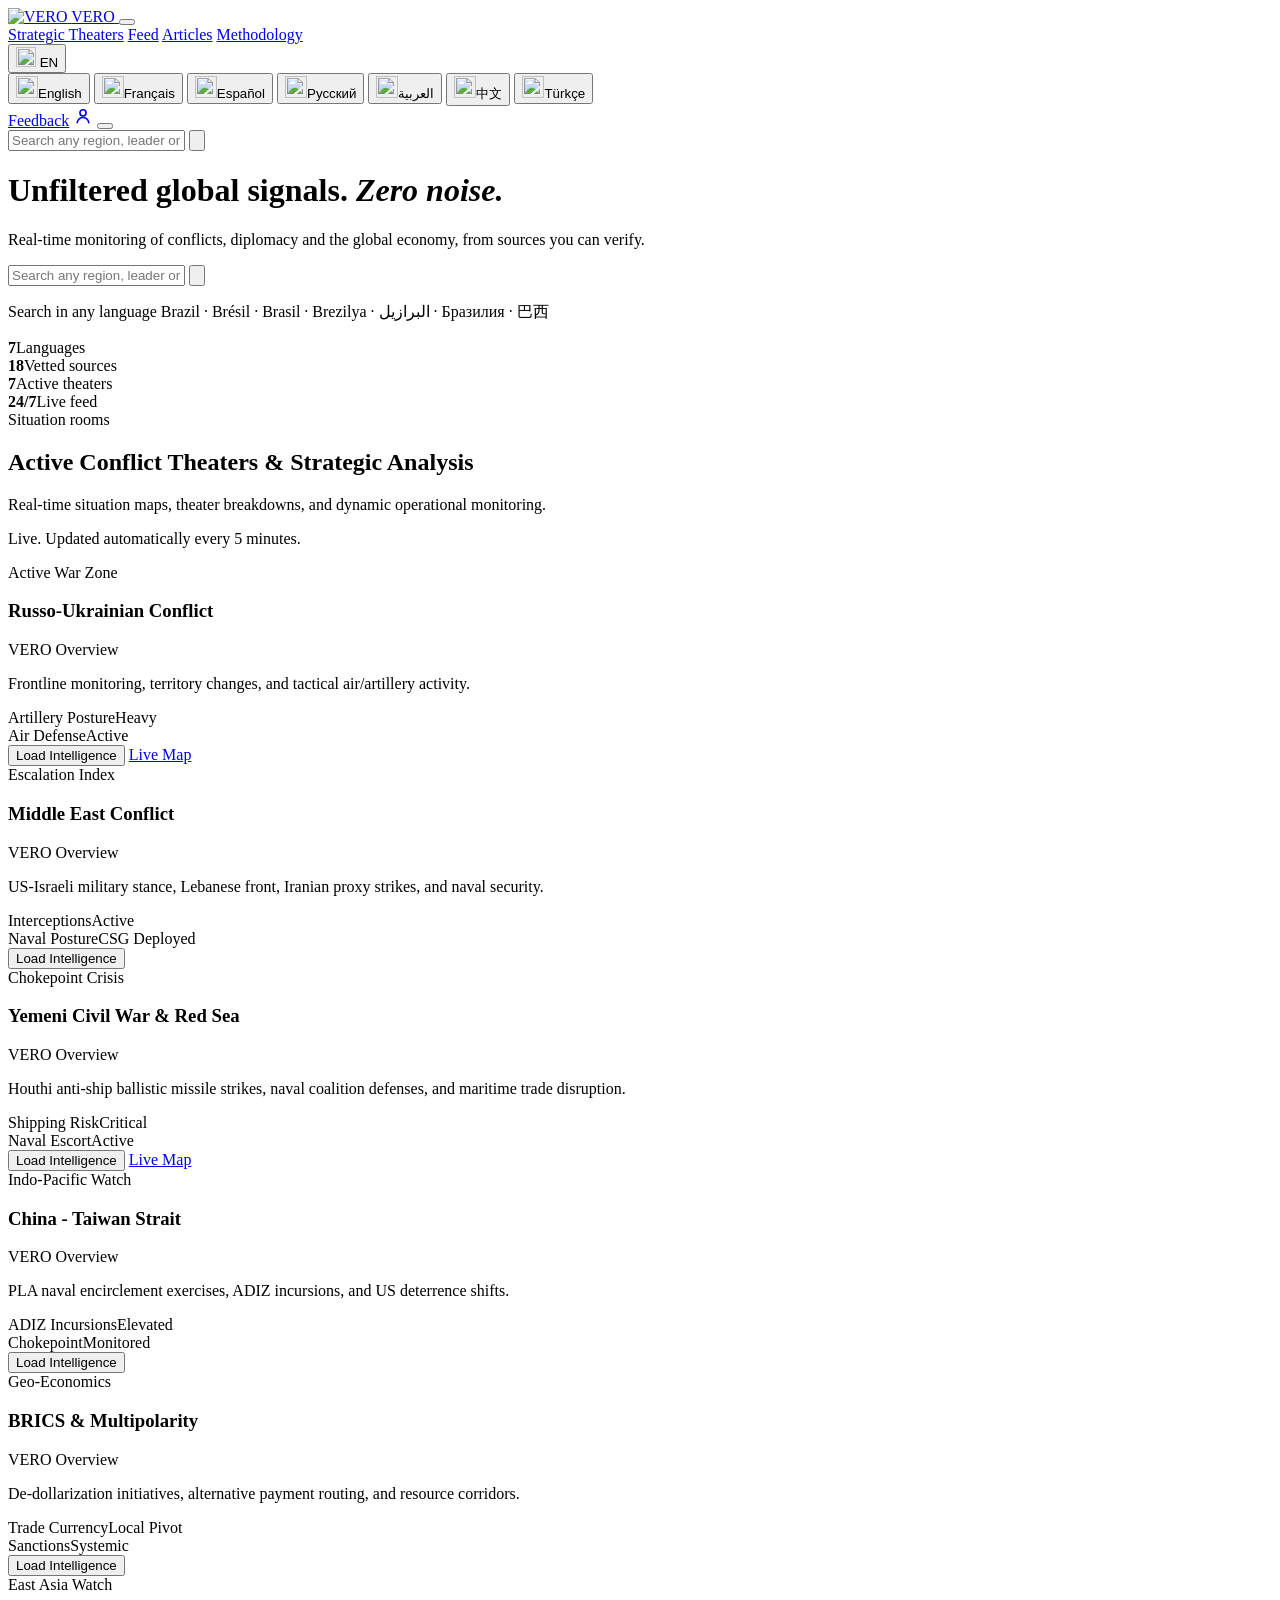
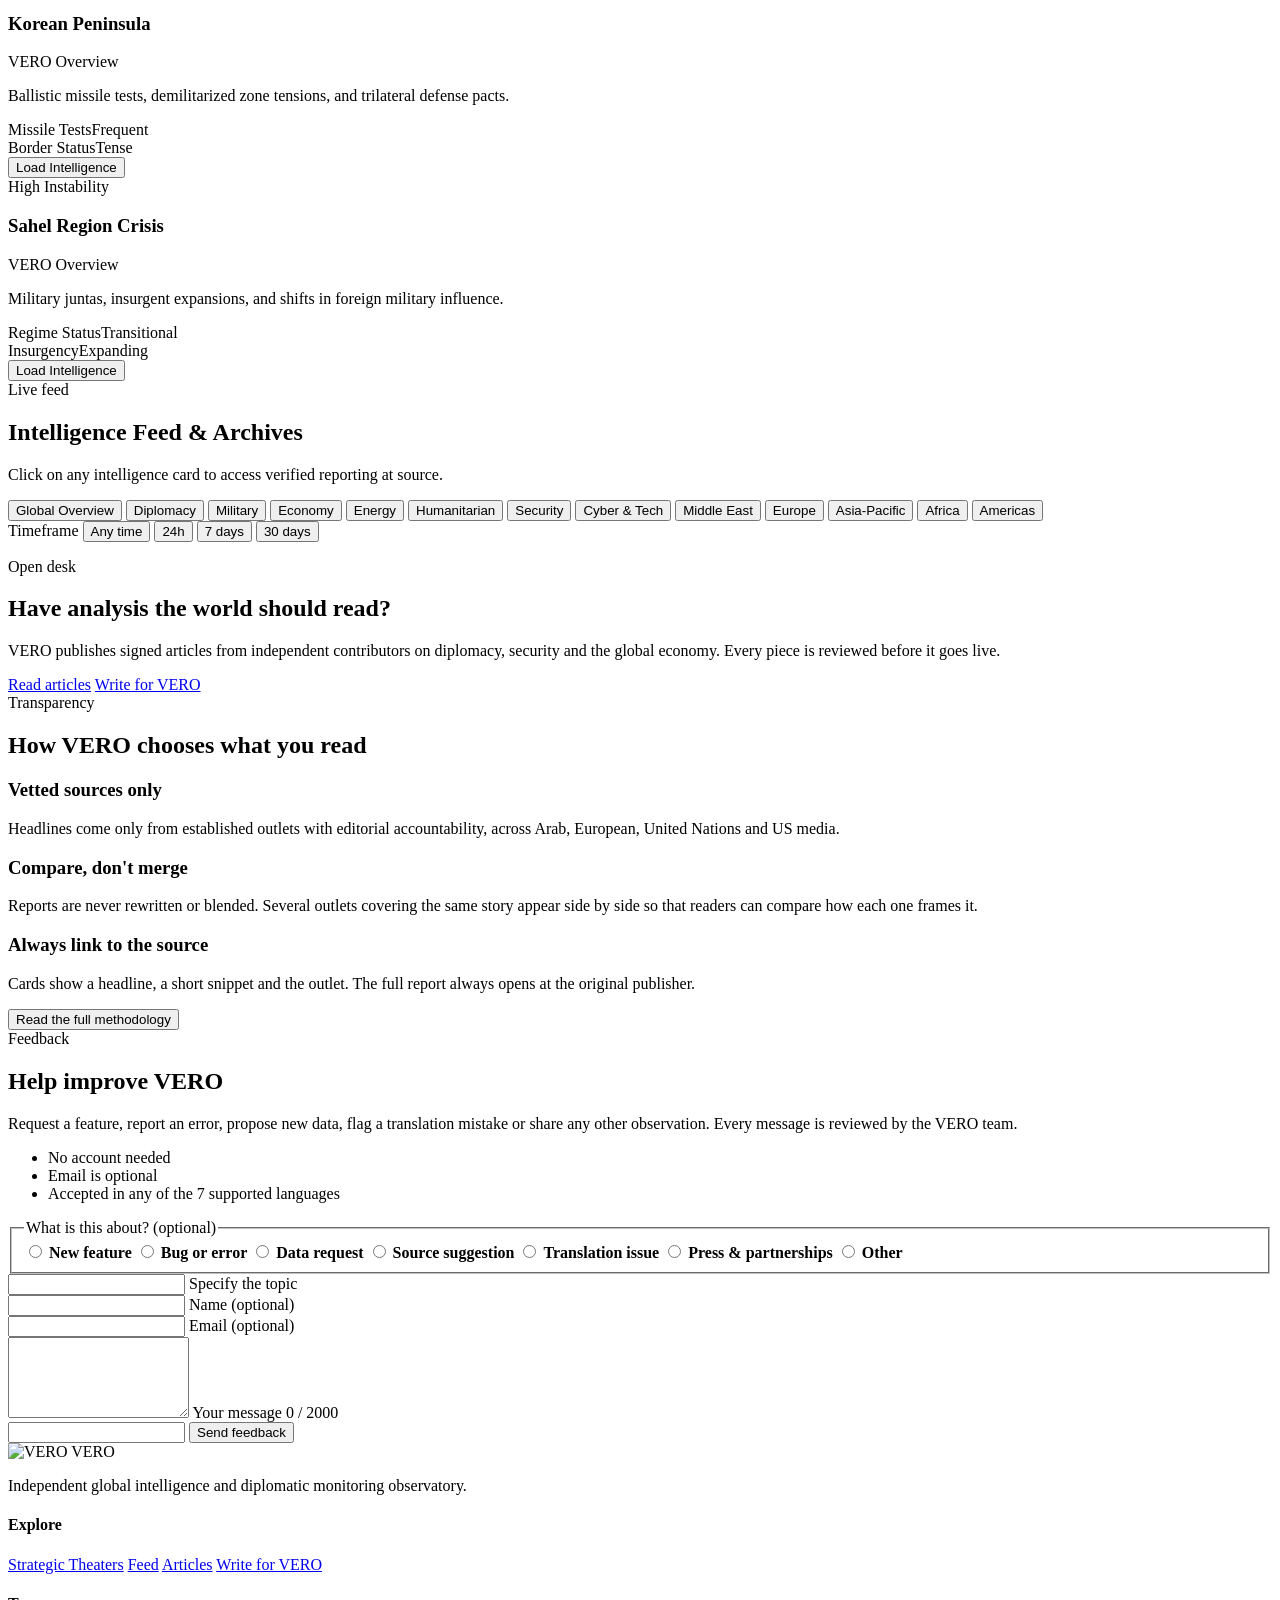
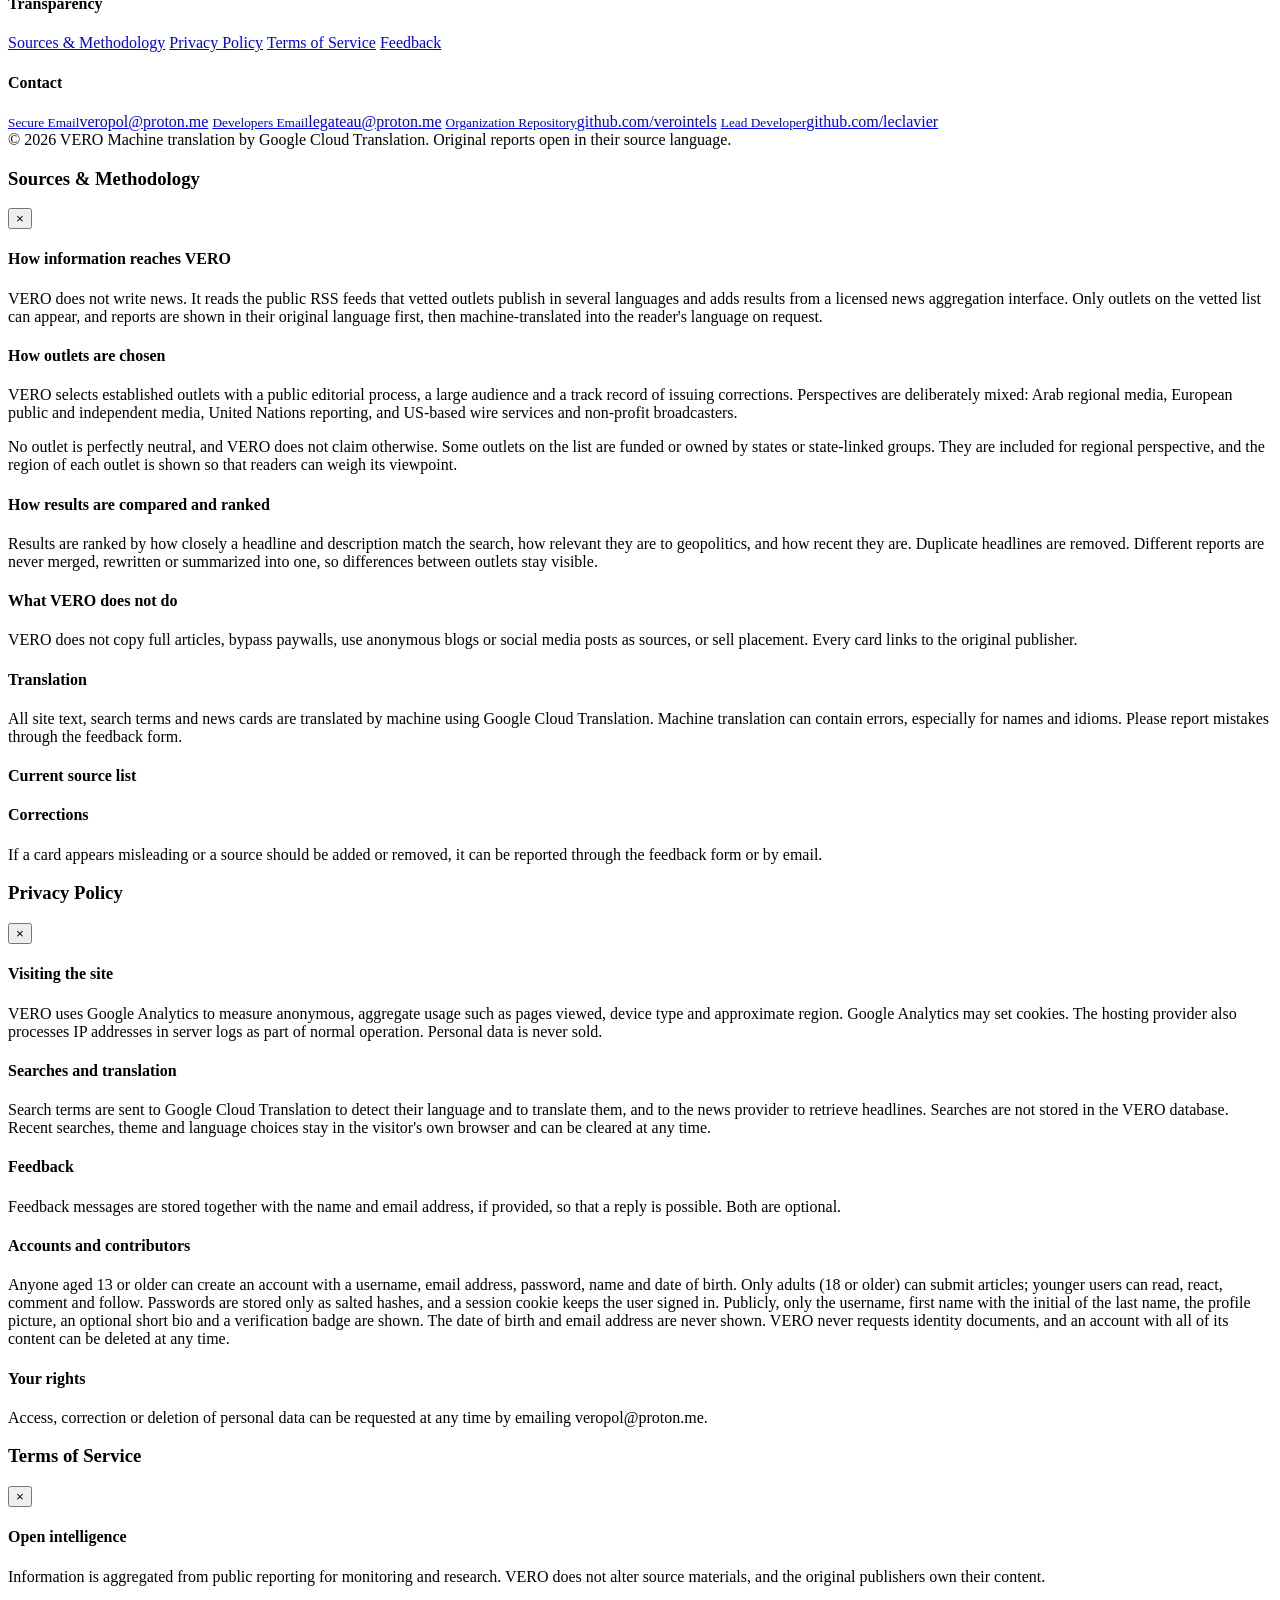
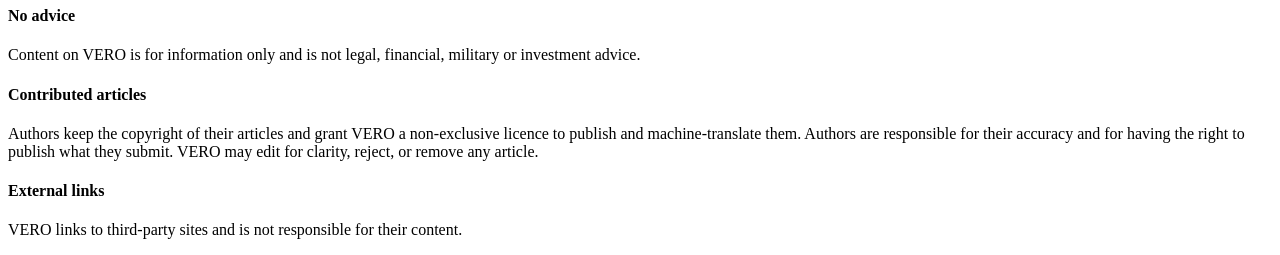
==== commit 73dbd212: "Refactor index.html for links and text updates Updated various links and text for consistency and cl" ====
--- a/public/index.html
+++ b/public/index.html
@@ -33,12 +33,12 @@
     <meta name="robots" content="index, follow, max-image-preview:large, max-snippet:-1">
     <meta name="theme-color" content="#0A0A0C">
     <link rel="canonical" href="https://veropol.onrender.com/">
-    <link rel="icon" href="/favicon.ico" sizes="48x48">
-    <link rel="icon" type="image/png" sizes="48x48" href="/assets/icon-48.png">
-    <link rel="icon" type="image/png" sizes="32x32" href="/assets/icon-32.png">
-    <link rel="icon" type="image/png" sizes="16x16" href="/assets/icon-16.png">
-    <link rel="icon" type="image/png" sizes="192x192" href="/assets/icon-192.png">
-    <link rel="apple-touch-icon" sizes="180x180" href="/assets/icon-180.png">
+    <link rel="icon" href="https://veropol.onrender.com/favicon.ico" sizes="48x48">
+    <link rel="icon" type="image/png" sizes="48x48" href="https://veropol.onrender.com/assets/icon-48.png">
+    <link rel="icon" type="image/png" sizes="32x32" href="https://veropol.onrender.com/assets/icon-32.png">
+    <link rel="icon" type="image/png" sizes="16x16" href="https://veropol.onrender.com/assets/icon-16.png">
+    <link rel="icon" type="image/png" sizes="192x192" href="https://veropol.onrender.com/assets/icon-192.png">
+    <link rel="apple-touch-icon" sizes="180x180" href="https://veropol.onrender.com/assets/icon-180.png">
     <meta property="og:type" content="website">
     <meta property="og:site_name" content="VERO">
     <meta property="og:title" content="VERO | Global Intelligence & Strategic Analysis">
@@ -62,14 +62,14 @@
     <link rel="preconnect" href="https://unpkg.com" crossorigin>
     <link rel="preconnect" href="https://fonts.gstatic.com" crossorigin>
     <link rel="stylesheet"
-        href="https://fonts.googleapis.com/css2?family=Manrope:wght@400;600;700;800&family=Rubik+Arabic:wght@300..900&family=Rubik:ital,wght@0,300..900;1,300..900&family=Unbounded:wght@700;800&display=swap"
+        href="https://fonts.googleapis.com/css2?family=Manrope:wght@400;600;700;800&family=Rubik:ital,wght@0,300..900;1,300..900&family=Unbounded:wght@700;800&display=swap"
         onload="this.onload=null;this.rel='stylesheet'">
     <noscript>
         <link rel="stylesheet"
-            href="https://fonts.googleapis.com/css2?family=Manrope:wght@400;600;700;800&family=Rubik+Arabic:wght@300..900&family=Rubik:ital,wght@0,300..900;1,300..900&family=Unbounded:wght@700;800&display=swap">
+            href="https://fonts.googleapis.com/css2?family=Manrope:wght@400;600;700;800&family=Rubik:ital,wght@0,300..900;1,300..900&family=Unbounded:wght@700;800&display=swap">
     </noscript>
     <script defer src="https://unpkg.com/@phosphor-icons/web@2.1.1"></script>
-    <link rel="stylesheet" href="/css/style.css?v=13">
+    <link rel="stylesheet" href="/css/style.css?v=14">
     <script type="application/ld+json">
     {
         "@context": "https://schema.org",
@@ -106,9 +106,8 @@
     <div class="toast-box" id="toastBox" role="status"></div>
     <nav class="nav-container" id="navbar">
         <a href="/" class="brand" aria-label="VERO">
-            <img src="https://veropol.onrender.com/assets/logo-96.webp" width="34" height="34" alt="VERO"
-                class="brand-logo"
-                onerror="if(!this.dataset.f){this.dataset.f=1;this.src='/assets/VERO.png'}else{this.style.display='none'}">
+            <img src="/assets/logo-96.webp" srcset="/assets/logo-96.webp 1x, /assets/logo-192.webp 2x" width="36" height="36"
+                alt="VERO" class="brand-logo" onerror="this.onerror=null;this.removeAttribute('srcset');this.src='/assets/icon-192.png'">
             <span>VERO</span>
         </a>
         <button class="nav-burger" id="navBurger" type="button" aria-expanded="false" aria-controls="navLinks"
@@ -482,8 +481,7 @@
                 <div class="trans-card">
                     <i class="ph ph-scales"></i>
                     <h3 data-tr>Compare, don't merge</h3>
-                    <p data-tr>We never rewrite or blend reports. Several outlets on the same story appear side by
-                        side so you can compare how each one frames it.</p>
+                    <p data-tr>Reports are never rewritten or blended. Several outlets covering the same story appear side by side so that readers can compare how each one frames it.</p>
                 </div>
                 <div class="trans-card">
                     <i class="ph ph-link-simple"></i>
@@ -502,13 +500,12 @@
             <div class="feedback-shell">
                 <div class="feedback-intro">
                     <span class="kicker" data-tr>Feedback</span>
-                    <h2 data-tr>Help us build VERO</h2>
-                    <p data-tr>Request a feature, report a bug, ask for new data, flag a translation mistake or tell
-                        us anything else. Every message is read by the team.</p>
+                    <h2 data-tr>Help improve VERO</h2>
+                    <p data-tr>Request a feature, report an error, propose new data, flag a translation mistake or share any other observation. Every message is reviewed by the VERO team.</p>
                     <ul class="feedback-points">
                         <li><i class="ph ph-check-circle"></i> <span data-tr>No account needed</span></li>
                         <li><i class="ph ph-check-circle"></i> <span data-tr>Email is optional</span></li>
-                        <li><i class="ph ph-check-circle"></i> <span data-tr>Written in any of our 7 languages</span>
+                        <li><i class="ph ph-check-circle"></i> <span data-tr>Accepted in any of the 7 supported languages</span>
                         </li>
                     </ul>
                 </div>
@@ -534,7 +531,7 @@
                     </fieldset>
                     <div class="input-group hidden" id="otherWrap">
                         <input type="text" id="otherTopic" maxlength="80" placeholder=" ">
-                        <label for="otherTopic" data-tr>Tell us the topic</label>
+                        <label for="otherTopic" data-tr>Specify the topic</label>
                     </div>
                     <div class="form-row">
                         <div class="input-group">
@@ -563,15 +560,15 @@
 
     <footer class="site-footer">
         <div class="banner-wrap">
-            <img src="https://veropol.onrender.com/assets/BANNER.webp" width="1584" height="672" loading="lazy"
+            <img src="https://veropol.onrender.com/assets/BANNER.png" width="1584" height="672" loading="lazy"
                 decoding="async" alt="VERO Banner" class="banner-img"
                 onerror="if(!this.dataset.f){this.dataset.f=1;this.src='/assets/BANNER.png'}else{this.parentElement.style.display='none'}">
         </div>
         <div class="footer-grid">
             <div class="footer-brand">
                 <div class="brand-line">
-                    <img src="/assets/logo-96.webp" width="34" height="34" alt="VERO" class="brand-logo"
-                        onerror="if(!this.dataset.f){this.dataset.f=1;this.src='/assets/VERO.png'}else{this.style.display='none'}">
+                    <img src="/assets/logo-192.webp" width="44" height="44" alt="VERO" class="brand-logo"
+                        onerror="this.onerror=null;this.src='/assets/icon-192.png'">
                     <span>VERO</span>
                 </div>
                 <p data-tr>Independent global intelligence and diplomatic monitoring observatory.</p>
@@ -623,25 +620,14 @@
             </div>
             <div class="modal-body">
                 <h4 data-tr>How information reaches VERO</h4>
-                <p data-tr>VERO does not write news. We read the public RSS feeds that vetted outlets publish in several
-                    languages, and we add results from a licensed news aggregation interface. Only outlets on our vetted
-                    list can appear, and articles are shown in their original language first, then machine-translated
-                    into yours on request.</p>
+                <p data-tr>VERO does not write news. It reads the public RSS feeds that vetted outlets publish in several languages and adds results from a licensed news aggregation interface. Only outlets on the vetted list can appear, and reports are shown in their original language first, then machine-translated into the reader's language on request.</p>
                 <h4 data-tr>How outlets are chosen</h4>
-                <p data-tr>We select established outlets with a public editorial process, a large audience and a
-                    track record of issuing corrections. We deliberately mix perspectives: Arab regional media, European
-                    public and independent media, United Nations reporting, and US-based wire services and non-profit
-                    broadcasters.</p>
-                <p data-tr>No outlet is perfectly neutral, and we do not claim otherwise. Some outlets on the list are
-                    funded or owned by states or state-linked groups. We include them for regional perspective and show
-                    the region of each outlet so you can weigh its viewpoint.</p>
-                <h4 data-tr>How we compare and rank</h4>
-                <p data-tr>Results are ranked by how closely a headline and description match your search, how relevant
-                    they are to geopolitics, and how recent they are. Duplicate headlines are removed. We never merge,
-                    rewrite or summarize different reports into one, so differences between outlets stay visible.</p>
-                <h4 data-tr>What we do not do</h4>
-                <p data-tr>We do not copy full articles, bypass paywalls, use anonymous blogs or social media posts as
-                    sources, or sell placement. Every card links to the original publisher.</p>
+                <p data-tr>VERO selects established outlets with a public editorial process, a large audience and a track record of issuing corrections. Perspectives are deliberately mixed: Arab regional media, European public and independent media, United Nations reporting, and US-based wire services and non-profit broadcasters.</p>
+                <p data-tr>No outlet is perfectly neutral, and VERO does not claim otherwise. Some outlets on the list are funded or owned by states or state-linked groups. They are included for regional perspective, and the region of each outlet is shown so that readers can weigh its viewpoint.</p>
+                <h4 data-tr>How results are compared and ranked</h4>
+                <p data-tr>Results are ranked by how closely a headline and description match the search, how relevant they are to geopolitics, and how recent they are. Duplicate headlines are removed. Different reports are never merged, rewritten or summarized into one, so differences between outlets stay visible.</p>
+                <h4 data-tr>What VERO does not do</h4>
+                <p data-tr>VERO does not copy full articles, bypass paywalls, use anonymous blogs or social media posts as sources, or sell placement. Every card links to the original publisher.</p>
                 <h4 data-tr>Translation</h4>
                 <p data-tr>All site text, search terms and news cards are translated by machine using Google Cloud
                     Translation. Machine translation can contain errors, especially for names and idioms. Please report
@@ -649,8 +635,7 @@
                 <h4 data-tr>Current source list</h4>
                 <ul class="sources-list" id="sourcesList"></ul>
                 <h4 data-tr>Corrections</h4>
-                <p data-tr>If you believe a card is misleading or a source should be added or removed, tell us through
-                    the feedback form or by email.</p>
+                <p data-tr>If a card appears misleading or a source should be added or removed, it can be reported through the feedback form or by email.</p>
             </div>
         </div>
     </div>
@@ -663,28 +648,15 @@
             </div>
             <div class="modal-body">
                 <h4 data-tr>Visiting the site</h4>
-                <p data-tr>We use Google Analytics to measure anonymous, aggregate usage such as pages viewed, device
-                    type and approximate region. Google Analytics may set cookies. Our hosting provider also processes
-                    IP addresses in server logs as part of normal operation. We do not sell personal data.</p>
+                <p data-tr>VERO uses Google Analytics to measure anonymous, aggregate usage such as pages viewed, device type and approximate region. Google Analytics may set cookies. The hosting provider also processes IP addresses in server logs as part of normal operation. Personal data is never sold.</p>
                 <h4 data-tr>Searches and translation</h4>
-                <p data-tr>The words you search for are sent to Google Cloud Translation to detect their language and to
-                    translate them, and to our news provider to retrieve headlines. We do not store your searches in
-                    our database. Recent searches, theme and language choices stay in your own browser and can be
-                    cleared at any time.</p>
+                <p data-tr>Search terms are sent to Google Cloud Translation to detect their language and to translate them, and to the news provider to retrieve headlines. Searches are not stored in the VERO database. Recent searches, theme and language choices stay in the visitor's own browser and can be cleared at any time.</p>
                 <h4 data-tr>Feedback</h4>
-                <p data-tr>If you send feedback, we store your message and, if you provide them, your name and email so
-                    that we can reply. Both are optional.</p>
-                <h4 data-tr>Article contributors</h4>
-                <p data-tr>To write articles you create an account with your email, a password, your name, age (18 or
-                    older), nationality and country of residence. Passwords are stored only as salted hashes. A session
-                    cookie keeps you signed in. A profile photo is required and an article cover is optional. Publicly,
-                    only your
-                    first name, the initial of your last name, your nationality, your photo and a verification badge
-                    appear. Your age, email and residence are never shown. We never ask for copies of identity
-                    documents, and you can delete your account and all of your articles at any time.</p>
+                <p data-tr>Feedback messages are stored together with the name and email address, if provided, so that a reply is possible. Both are optional.</p>
+                <h4 data-tr>Accounts and contributors</h4>
+                <p data-tr>Anyone aged 13 or older can create an account with a username, email address, password, name and date of birth. Only adults (18 or older) can submit articles; younger users can read, react, comment and follow. Passwords are stored only as salted hashes, and a session cookie keeps the user signed in. Publicly, only the username, first name with the initial of the last name, the profile picture, an optional short bio and a verification badge are shown. The date of birth and email address are never shown. VERO never requests identity documents, and an account with all of its content can be deleted at any time.</p>
                 <h4 data-tr>Your rights</h4>
-                <p data-tr>You can ask to access, correct or delete your data at any time by emailing
-                    veropol@proton.me.</p>
+                <p data-tr>Access, correction or deletion of personal data can be requested at any time by emailing veropol@proton.me.</p>
             </div>
         </div>
     </div>
@@ -707,13 +679,13 @@
                     publish and machine-translate them. Authors are responsible for their accuracy and for having the
                     right to publish what they submit. VERO may edit for clarity, reject, or remove any article.</p>
                 <h4 data-tr>External links</h4>
-                <p data-tr>We link to third-party sites and are not responsible for their content.</p>
+                <p data-tr>VERO links to third-party sites and is not responsible for their content.</p>
             </div>
         </div>
     </div>
 
-    <script defer src="/javascript/common.js?v=13"></script>
-    <script defer src="/javascript/script.js?v=13"></script>
+    <script defer src="/javascript/common.js?v=14"></script>
+    <script defer src="/javascript/script.js?v=14"></script>
 </body>
 
 </html>
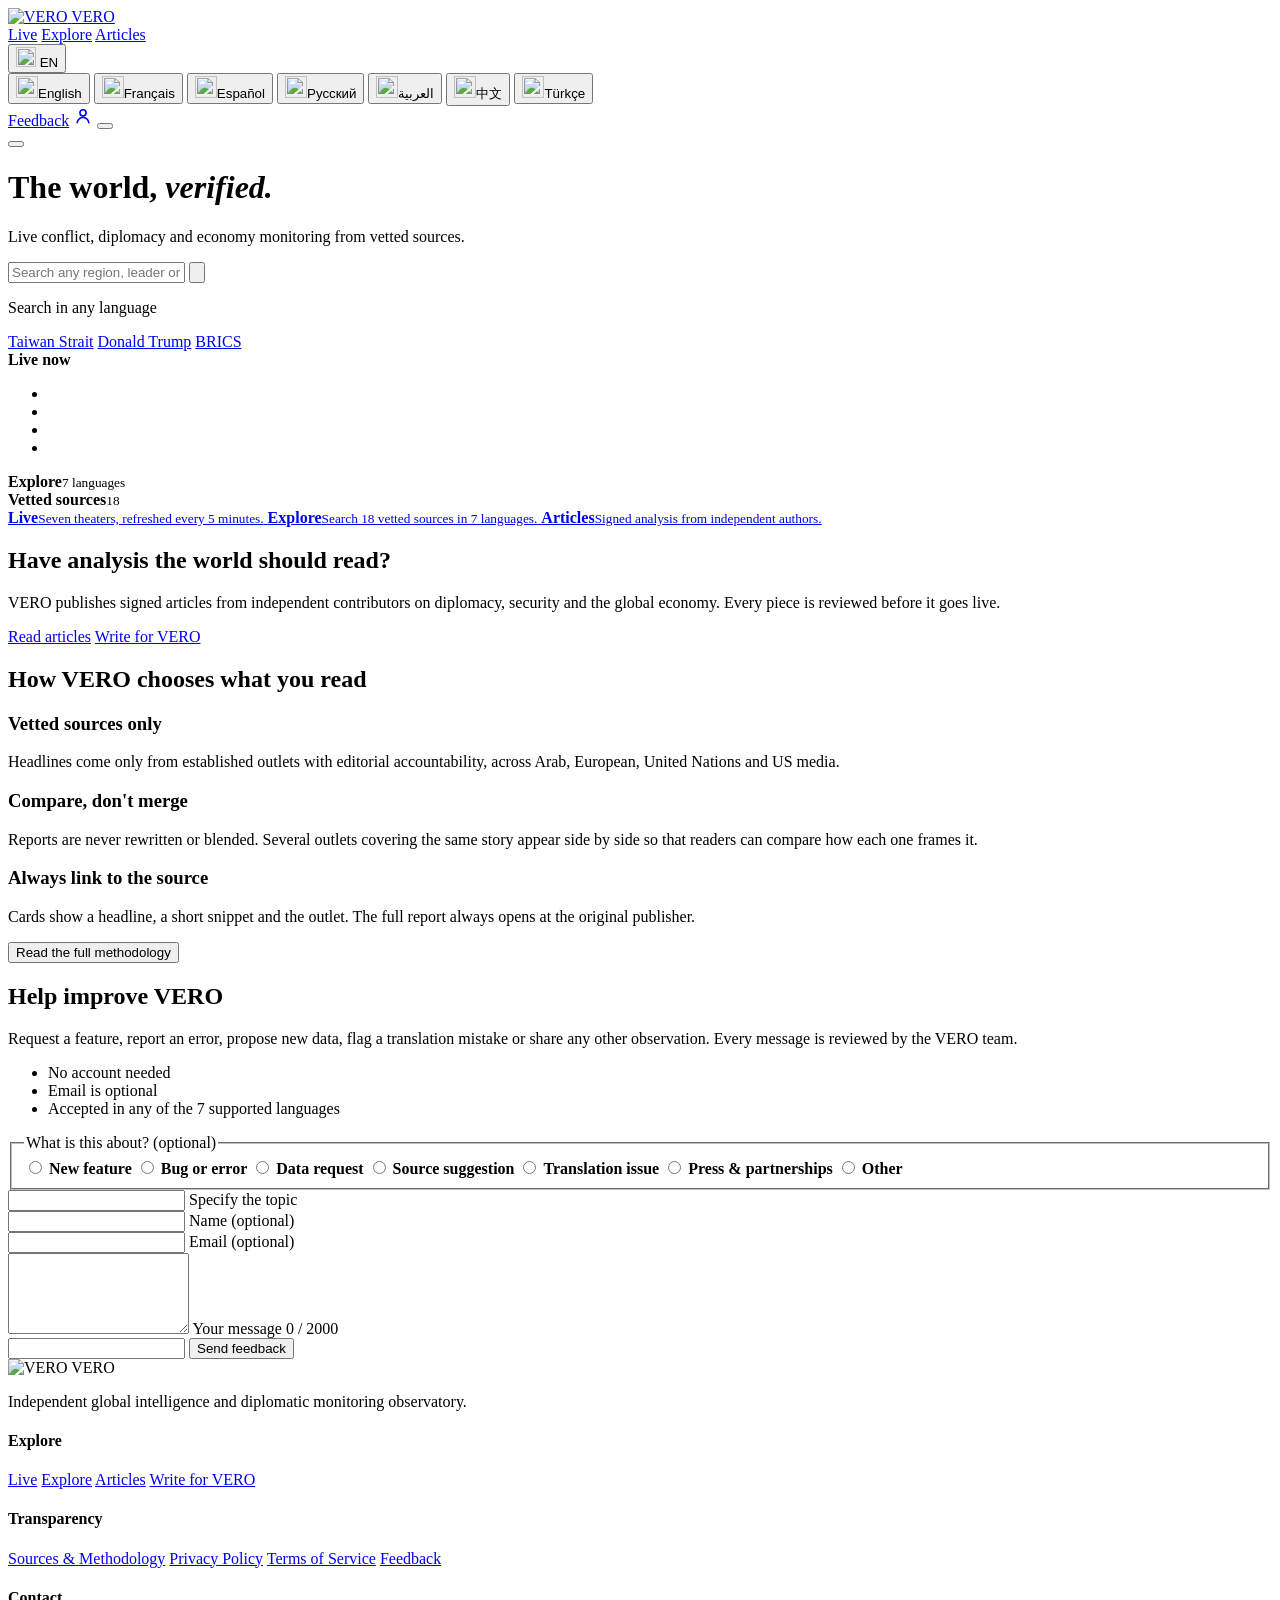
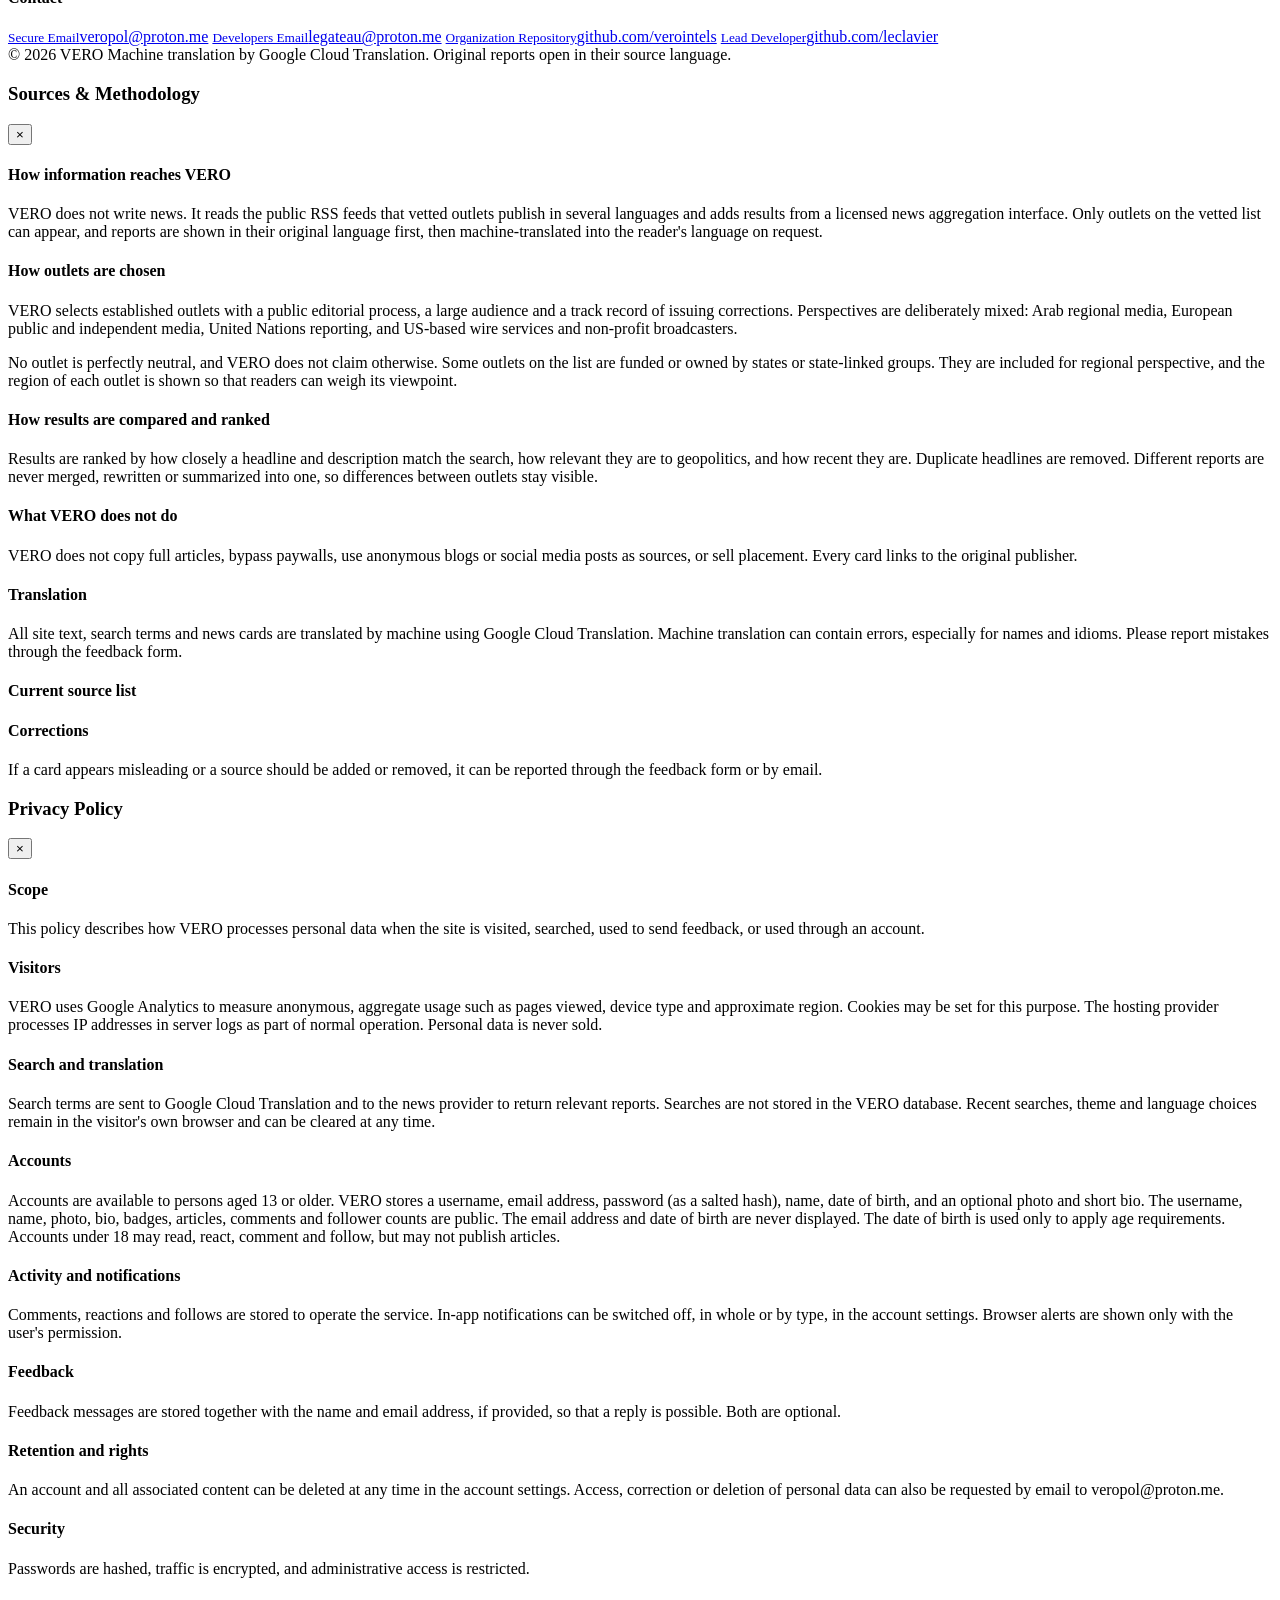
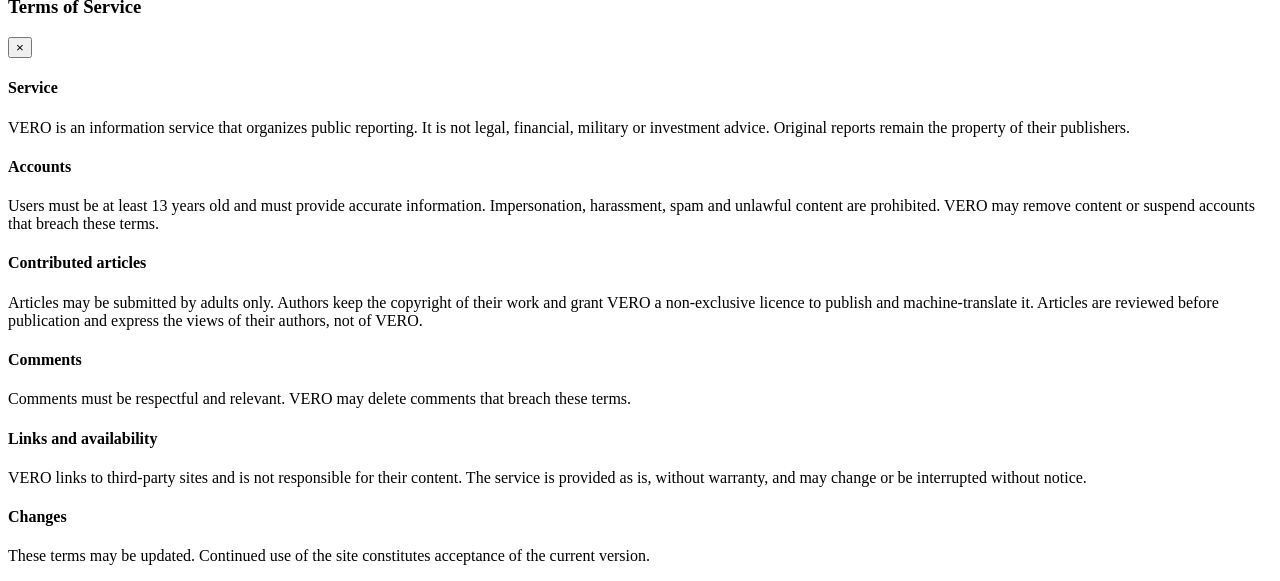
==== commit 841b7707: "Change greeting from 'Hello World' to 'Goodbye World'" ====
--- a/public/index.html
+++ b/public/index.html
@@ -3,20 +3,18 @@
 
 <head>
     <meta charset="UTF-8">
-    <meta name="viewport" content="width=device-width, initial-scale=1.0">
+    <meta name="viewport" content="width=device-width, initial-scale=1.0, viewport-fit=cover">
     <script>
         (function () {
             try {
                 var t = localStorage.getItem('vero_theme');
-                if (!t) {
-                    var hr = new Date().getHours();
-                    t = (hr >= 19 || hr < 6) ? 'dark' : 'light';
+                if (t !== 'light' && t !== 'dark') {
+                    t = window.matchMedia && window.matchMedia('(prefers-color-scheme: light)').matches ? 'light' : 'dark';
                 }
                 document.documentElement.setAttribute('data-theme', t);
             } catch (e) { }
         })();
     </script>
-    <meta name="google-site-verification" content="V3kMr9gPCupc_F5Ijd0BDSMYWQ_QnZaS_PIdZAxeISY" />
     <script async src="https://www.googletagmanager.com/gtag/js?id=G-PJW06HEYF5"></script>
     <script>
         window.dataLayer = window.dataLayer || [];
@@ -24,13 +22,10 @@
         gtag('js', new Date());
         gtag('config', 'G-PJW06HEYF5');
     </script>
-    <title>VERO | Global Intelligence & Strategic Analysis</title>
-    <meta name="description"
-        content="VERO is an independent global intelligence and diplomatic monitoring observatory. Real-time conflict maps, geopolitical news and strategic analysis in 7 languages.">
+    <title>VERO | Global Intelligence &amp; Strategic Analysis</title>
+    <meta name="description" content="VERO is an independent global intelligence and diplomatic monitoring observatory. Live conflict maps, geopolitical reporting and signed analysis in 7 languages.">
     <meta name="author" content="VERO">
-    <meta name="application-name" content="VERO">
-    <meta name="apple-mobile-web-app-title" content="VERO">
-    <meta name="robots" content="index, follow, max-image-preview:large, max-snippet:-1">
+    <meta name="robots" content="index, follow, max-image-preview:large">
     <meta name="theme-color" content="#0A0A0C">
     <link rel="canonical" href="https://veropol.onrender.com/">
     <link rel="icon" href="https://veropol.onrender.com/favicon.ico" sizes="48x48">
@@ -39,38 +34,23 @@
     <link rel="icon" type="image/png" sizes="16x16" href="https://veropol.onrender.com/assets/icon-16.png">
     <link rel="icon" type="image/png" sizes="192x192" href="https://veropol.onrender.com/assets/icon-192.png">
     <link rel="apple-touch-icon" sizes="180x180" href="https://veropol.onrender.com/assets/icon-180.png">
+    <link rel="canonical" href="https://veropol.onrender.com/">
     <meta property="og:type" content="website">
     <meta property="og:site_name" content="VERO">
-    <meta property="og:title" content="VERO | Global Intelligence & Strategic Analysis">
-    <meta property="og:description"
-        content="Independent global intelligence and diplomatic monitoring observatory. Real-time conflict maps, geopolitical news and strategic analysis.">
+    <meta property="og:title" content="VERO | Global Intelligence &amp; Strategic Analysis">
+    <meta property="og:description" content="VERO is an independent global intelligence and diplomatic monitoring observatory. Live conflict maps, geopolitical reporting and signed analysis in 7 languages.">
     <meta property="og:url" content="https://veropol.onrender.com/">
     <meta property="og:image" content="https://veropol.onrender.com/assets/BANNER.png">
-    <meta property="og:image:secure_url" content="https://veropol.onrender.com/assets/BANNER.png">
-    <meta property="og:image:type" content="image/png">
-    <meta property="og:image:width" content="1584">
-    <meta property="og:image:height" content="672">
-    <meta property="og:image:alt" content="VERO Banner">
     <meta name="twitter:card" content="summary_large_image">
-    <meta name="twitter:site" content="@VERO">
-    <meta name="twitter:title" content="VERO | Global Intelligence & Strategic Analysis">
-    <meta name="twitter:description"
-        content="Independent global intelligence and diplomatic monitoring observatory. Real-time conflict maps, geopolitical news and strategic analysis.">
-    <meta name="twitter:image" content="https://veropol.onrender.com/assets/BANNER.png">
-    <meta name="twitter:image:alt" content="VERO Banner">
     <link rel="preconnect" href="https://fonts.googleapis.com">
     <link rel="preconnect" href="https://unpkg.com" crossorigin>
     <link rel="preconnect" href="https://fonts.gstatic.com" crossorigin>
-    <link rel="stylesheet"
-        href="https://fonts.googleapis.com/css2?family=Manrope:wght@400;600;700;800&family=Rubik:ital,wght@0,300..900;1,300..900&family=Unbounded:wght@700;800&display=swap"
-        onload="this.onload=null;this.rel='stylesheet'">
-    <noscript>
-        <link rel="stylesheet"
-            href="https://fonts.googleapis.com/css2?family=Manrope:wght@400;600;700;800&family=Rubik:ital,wght@0,300..900;1,300..900&family=Unbounded:wght@700;800&display=swap">
-    </noscript>
+    <link rel="stylesheet" href="https://fonts.googleapis.com/css2?family=Manrope:wght@400;600;700;800&family=Rubik:ital,wght@0,300..900;1,300..900&family=Unbounded:wght@700;800&display=swap">
     <script defer src="https://unpkg.com/@phosphor-icons/web@2.1.1"></script>
-    <link rel="stylesheet" href="/css/style.css?v=14">
-    <script type="application/ld+json">
+    <link rel="stylesheet" href="/css/style.css?v=17">
+    <link rel="stylesheet" href="/css/nav.css?v=17">
+    <link rel="stylesheet" href="/css/home.css?v=17">
+<script type="application/ld+json">
     {
         "@context": "https://schema.org",
         "@graph": [
@@ -102,21 +82,20 @@
     </script>
 </head>
 
-<body>
+<body class="page-home">
     <div class="toast-box" id="toastBox" role="status"></div>
     <nav class="nav-container" id="navbar">
         <a href="/" class="brand" aria-label="VERO">
-            <img src="/assets/logo-96.webp" srcset="/assets/logo-96.webp 1x, /assets/logo-192.webp 2x" width="36" height="36"
-                alt="VERO" class="brand-logo" onerror="this.onerror=null;this.removeAttribute('srcset');this.src='/assets/icon-192.png'">
+            <img src="/assets/logo-96.webp" srcset="/assets/logo-96.webp 1x, /assets/logo-192.webp 2x" width="36" height="36" alt="VERO" class="brand-logo" onerror="this.onerror=null;this.removeAttribute('srcset');this.src='/assets/icon-192.png'">
             <span>VERO</span>
         </a>
-        <button class="nav-burger" id="navBurger" type="button" aria-expanded="false" aria-controls="navLinks"
-            data-tr-aria aria-label="Menu"><i class="ph ph-list"></i></button>
-        <div class="nav-links" id="navLinks">
-            <a href="#theaters" data-tr>Strategic Theaters</a>
-            <a href="#intelligence" data-tr>Feed</a>
-            <a href="/articles" data-tr>Articles</a>
-            <a href="#modal-methodology" data-modal="methodology" data-tr>Methodology</a>
+        <div class="nav-menu" id="navMenu">
+            <div class="nav-center" id="navLinks">
+                <a href="/live" class="nav-link" data-nav="/live"><span data-tr>Live</span></a>
+                <a href="/explore" class="nav-link" data-nav="/explore"><span data-tr>Explore</span></a>
+                <a href="/articles" class="nav-link" data-nav="/articles"><span data-tr>Articles</span></a>
+            </div>
+            <div class="nav-tools" id="navTools">
             <div class="lang-dropdown">
                 <button class="lang-btn" id="langToggle" type="button" aria-haspopup="true" aria-expanded="false"
                     data-tr-aria aria-label="Change language">
@@ -149,311 +128,74 @@
                             height="22"><span>Türkçe</span></button>
                 </div>
             </div>
-            <a href="#feedback" class="btn-nav" data-tr>Feedback</a>
-            <a href="/articles#account" class="icon-btn" id="accountBtn" data-tr-aria aria-label="Account"><svg
-                    class="user-svg" viewBox="0 0 24 24" width="20" height="20" fill="none" stroke="currentColor"
-                    stroke-width="1.9" stroke-linecap="round" stroke-linejoin="round" aria-hidden="true">
-                    <circle cx="12" cy="8.2" r="3.7" />
-                    <path d="M5 20c.9-4 3.6-6.2 7-6.2s6.1 2.2 7 6.2" />
-                </svg></a>
-            <button id="themeToggle" class="theme-toggle-btn" type="button" data-tr-aria aria-label="Toggle theme">
-                <i class="ph ph-moon" id="themeIcon"></i>
-            </button>
-        </div>
+            <a href="/#feedback" class="btn-nav" data-tr>Feedback</a>
+            <a href="/articles#account" class="icon-btn" id="accountBtn" data-tr-aria aria-label="Account"><svg class="user-svg" viewBox="0 0 24 24" width="20" height="20" fill="none" stroke="currentColor" stroke-width="1.9" stroke-linecap="round" stroke-linejoin="round" aria-hidden="true"><circle cx="12" cy="8.2" r="3.7" /><path d="M5 20c.9-4 3.6-6.2 7-6.2s6.1 2.2 7 6.2" /></svg></a>
+            <button id="themeToggle" class="theme-toggle-btn" type="button" data-tr-aria aria-label="Toggle theme"><i class="ph ph-moon" id="themeIcon"></i></button>
+            </div>
+        </div>
+        <button class="nav-toggle" id="navBurger" type="button" aria-expanded="false" aria-controls="navMenu" data-tr-aria aria-label="Menu"><i class="ph ph-list"></i></button>
     </nav>
 
-    <div class="search-dock" id="searchDock">
-        <i class="ph ph-magnifying-glass"></i>
-        <input type="text" id="dockInput" autocomplete="off" spellcheck="false" data-tr-ph
-            placeholder="Search any region, leader or crisis" data-tr-aria aria-label="Search">
-        <button class="dock-btn" id="dockTrigger" type="button" data-tr-aria aria-label="Run search">
-            <svg class="radar-icon" viewBox="0 0 24 24" fill="none" stroke="currentColor" stroke-width="1.8"
-                stroke-linecap="round" stroke-linejoin="round" aria-hidden="true">
-                <circle cx="12" cy="12" r="9" />
-                <circle cx="12" cy="12" r="4.8" />
-                <path d="M12 12L19.8 7.5" />
-                <circle cx="15.8" cy="16" r="1.1" fill="currentColor" stroke="none" />
-            </svg>
-        </button>
-    </div>
-
-    <header class="hero">
-        <div class="hero-content">
-            <h1 class="hero-title">
-                <span data-tr>Unfiltered global signals.</span>
-                <em data-tr>Zero noise.</em>
-            </h1>
-            <p class="hero-sub" id="heroSlogan" data-tr>Real-time monitoring of conflicts, diplomacy and the global
-                economy, from sources you can verify.</p>
-            <div class="search-hero-container">
-                <div class="search-bar massive">
+    <header class="home-hero">
+        <div class="home-grid">
+            <div class="home-copy">
+                <h1 class="home-title"><span data-tr>The world,</span> <em data-tr>verified.</em></h1>
+                <p class="home-sub" data-tr>Live conflict, diplomacy and economy monitoring from vetted sources.</p>
+                <form class="home-search" id="homeSearchForm" role="search" autocomplete="off">
+                    <div class="search-bar massive">
                     <i class="ph ph-magnifying-glass search-icon"></i>
-                    <input type="text" id="searchInput" autocomplete="off" spellcheck="false" data-tr-ph
-                        placeholder="Search any region, leader or crisis" data-tr-aria aria-label="Search">
-                    <button class="search-pulse-btn" id="searchTrigger" type="button" data-tr-aria
-                        aria-label="Run search">
-                        <svg class="radar-icon" viewBox="0 0 24 24" fill="none" stroke="currentColor" stroke-width="1.8"
-                            stroke-linecap="round" stroke-linejoin="round" aria-hidden="true">
+                    <input type="text" id="homeInput" autocomplete="off" spellcheck="false" role="combobox" aria-expanded="false" aria-controls="homeAc" data-tr-ph placeholder="Search any region, leader or crisis" data-tr-aria aria-label="Search">
+                    <button class="search-pulse-btn" id="homeTrigger" type="button" data-tr-aria aria-label="Run search">
+                        <svg class="radar-icon" viewBox="0 0 24 24" fill="none" stroke="currentColor" stroke-width="1.8" stroke-linecap="round" stroke-linejoin="round" aria-hidden="true">
                             <circle cx="12" cy="12" r="9" />
                             <circle cx="12" cy="12" r="4.8" />
-                            <g class="radar-sweep">
-                                <path d="M12 12L19.8 7.5" />
-                                <path d="M12 12V3A9 9 0 0 1 19.8 7.5Z" fill="currentColor" fill-opacity="0.35"
-                                    stroke="none" />
-                            </g>
+                            <g class="radar-sweep"><path d="M12 12L19.8 7.5" /><path d="M12 12V3A9 9 0 0 1 19.8 7.5Z" fill="currentColor" fill-opacity="0.35" stroke="none" /></g>
                             <circle class="radar-blip" cx="15.8" cy="16" r="1.1" fill="currentColor" stroke="none" />
                         </svg>
                     </button>
-                </div>
-                <p class="search-hint"><i class="ph ph-translate"></i><span data-tr>Search in any language</span>
-                    <span class="hint-samples" dir="auto">Brazil · Brésil · Brasil · Brezilya · البرازيل · Бразилия ·
-                        巴西</span>
-                </p>
-                <div class="search-suggestions" id="searchSuggestions"></div>
-                <div class="search-suggestions recent-searches" id="recentSearches"></div>
-            </div>
-            <div class="hero-stats">
-                <div><strong>7</strong><span data-tr>Languages</span></div>
-                <div><strong>18</strong><span data-tr>Vetted sources</span></div>
-                <div><strong>7</strong><span data-tr>Active theaters</span></div>
-                <div><strong>24/7</strong><span data-tr>Live feed</span></div>
-            </div>
+                    <ul class="ac-box" id="homeAc" role="listbox" hidden></ul>
+                </div>
+                    <p class="search-hint"><i class="ph ph-translate"></i><span data-tr>Search in any language</span></p>
+                </form>
+                <div class="home-chips">
+                    <a class="chip-link" href="/explore?q=Taiwan%20Strait">Taiwan Strait</a>
+                    <a class="chip-link" href="/explore?q=Donald%20Trump">Donald Trump</a>
+                    <a class="chip-link" href="/explore?q=BRICS">BRICS</a>
+                </div>
+            </div>
+            <aside class="home-preview" aria-label="Live preview">
+                <div class="pv-card pv-main">
+                    <div class="pv-head"><span class="dot"></span><b data-tr>Live now</b><a href="/live" class="pv-more" aria-label="Open Live"><i class="ph ph-arrow-up-right"></i></a></div>
+                    <ul class="pv-list" id="previewList">
+                        <li class="pv-skel"></li><li class="pv-skel"></li><li class="pv-skel"></li><li class="pv-skel"></li>
+                    </ul>
+                </div>
+                <div class="pv-card pv-float pv-a"><i class="ph ph-compass"></i><div><b data-tr>Explore</b><small data-tr>7 languages</small></div></div>
+                <div class="pv-card pv-float pv-b"><i class="ph ph-seal-check"></i><div><b data-tr>Vetted sources</b><small>18</small></div></div>
+            </aside>
+        </div>
+        <div class="service-tiles">
+            <a href="/live" class="svc-tile">
+                <span class="svc-ico"><i class="ph ph-broadcast"></i></span>
+                <span class="svc-text"><b data-tr>Live</b><small data-tr>Seven theaters, refreshed every 5 minutes.</small></span>
+                <i class="ph ph-arrow-up-right svc-go"></i>
+            </a>
+            <a href="/explore" class="svc-tile">
+                <span class="svc-ico"><i class="ph ph-compass"></i></span>
+                <span class="svc-text"><b data-tr>Explore</b><small data-tr>Search 18 vetted sources in 7 languages.</small></span>
+                <i class="ph ph-arrow-up-right svc-go"></i>
+            </a>
+            <a href="/articles" class="svc-tile">
+                <span class="svc-ico"><i class="ph ph-newspaper"></i></span>
+                <span class="svc-text"><b data-tr>Articles</b><small data-tr>Signed analysis from independent authors.</small></span>
+                <i class="ph ph-arrow-up-right svc-go"></i>
+            </a>
         </div>
     </header>
 
-    <main class="container">
-        <section class="theaters-section" id="theaters">
-            <div class="section-title reveal">
-                <span class="kicker" data-tr>Situation rooms</span>
-                <h2 data-tr>Active Conflict Theaters & Strategic Analysis</h2>
-                <p data-tr>Real-time situation maps, theater breakdowns, and dynamic operational monitoring.</p>
-                <p class="live-status"><span class="dot"></span><span data-tr>Live. Updated automatically every 5
-                        minutes.</span></p>
-            </div>
-            <div class="flex-grid theaters-grid" id="theatersGrid">
-                <article class="theater-card reveal" data-theater="ukraine">
-                    <div class="theater-cover cv-ukraine">
-                        <div class="theater-badge danger"><i class="ph ph-warning-diamond"></i> <span data-tr>Active
-                                War Zone</span></div>
-                    </div>
-                    <div class="theater-info">
-                        <h3 data-tr>Russo-Ukrainian Conflict</h3>
-                        <span class="theater-overview-label" data-tr>VERO Overview</span>
-                        <p class="theater-desc" data-tr>Frontline monitoring, territory changes, and tactical
-                            air/artillery activity.</p>
-                        <div class="theater-stats">
-                            <div class="stat-box"><span class="stat-label" data-tr>Artillery Posture</span><span
-                                    class="stat-val alert" data-tr>Heavy</span></div>
-                            <div class="stat-box"><span class="stat-label" data-tr>Air Defense</span><span
-                                    class="stat-val" data-tr>Active</span></div>
-                        </div>
-                        <a class="theater-live" target="_blank" rel="noopener noreferrer" hidden></a>
-                        <div class="theater-actions">
-                            <button type="button" class="btn-theater-action" data-quick="Ukraine war Russia conflict"><i
-                                    class="ph ph-arrows-clockwise"></i> <span data-tr>Load Intelligence</span></button>
-                            <a href="https://liveuamap.com/" target="_blank" rel="noopener noreferrer"
-                                class="theater-link"><span data-tr>Live Map</span> <i
-                                    class="ph ph-arrow-square-out"></i></a>
-                        </div>
-                    </div>
-                </article>
-                <article class="theater-card reveal" data-theater="mideast">
-                    <div class="theater-cover cv-mideast">
-                        <div class="theater-badge danger"><i class="ph ph-crosshair"></i> <span data-tr>Escalation
-                                Index</span></div>
-                    </div>
-                    <div class="theater-info">
-                        <h3 data-tr>Middle East Conflict</h3>
-                        <span class="theater-overview-label" data-tr>VERO Overview</span>
-                        <p class="theater-desc" data-tr>US-Israeli military stance, Lebanese front, Iranian proxy
-                            strikes, and naval security.</p>
-                        <div class="theater-stats">
-                            <div class="stat-box"><span class="stat-label" data-tr>Interceptions</span><span
-                                    class="stat-val alert" data-tr>Active</span></div>
-                            <div class="stat-box"><span class="stat-label" data-tr>Naval Posture</span><span
-                                    class="stat-val" data-tr>CSG Deployed</span></div>
-                        </div>
-                        <a class="theater-live" target="_blank" rel="noopener noreferrer" hidden></a>
-                        <div class="theater-actions">
-                            <button type="button" class="btn-theater-action"
-                                data-quick="Israel Lebanon Iran Middle East"><i class="ph ph-arrows-clockwise"></i>
-                                <span data-tr>Load Intelligence</span></button>
-                        </div>
-                    </div>
-                </article>
-                <article class="theater-card reveal" data-theater="yemen">
-                    <div class="theater-cover cv-yemen">
-                        <div class="theater-badge danger"><i class="ph ph-anchor"></i> <span data-tr>Chokepoint
-                                Crisis</span></div>
-                    </div>
-                    <div class="theater-info">
-                        <h3 data-tr>Yemeni Civil War & Red Sea</h3>
-                        <span class="theater-overview-label" data-tr>VERO Overview</span>
-                        <p class="theater-desc" data-tr>Houthi anti-ship ballistic missile strikes, naval coalition
-                            defenses, and maritime trade disruption.</p>
-                        <div class="theater-stats">
-                            <div class="stat-box"><span class="stat-label" data-tr>Shipping Risk</span><span
-                                    class="stat-val alert" data-tr>Critical</span></div>
-                            <div class="stat-box"><span class="stat-label" data-tr>Naval Escort</span><span
-                                    class="stat-val" data-tr>Active</span></div>
-                        </div>
-                        <a class="theater-live" target="_blank" rel="noopener noreferrer" hidden></a>
-                        <div class="theater-actions">
-                            <button type="button" class="btn-theater-action"
-                                data-quick="Yemen Houthi Red Sea military"><i class="ph ph-arrows-clockwise"></i> <span
-                                    data-tr>Load Intelligence</span></button>
-                            <a href="https://yemen.liveuamap.com/" target="_blank" rel="noopener noreferrer"
-                                class="theater-link"><span data-tr>Live Map</span> <i
-                                    class="ph ph-arrow-square-out"></i></a>
-                        </div>
-                    </div>
-                </article>
-                <article class="theater-card reveal" data-theater="taiwan">
-                    <div class="theater-cover cv-taiwan">
-                        <div class="theater-badge warning"><i class="ph ph-eye"></i> <span data-tr>Indo-Pacific
-                                Watch</span></div>
-                    </div>
-                    <div class="theater-info">
-                        <h3 data-tr>China - Taiwan Strait</h3>
-                        <span class="theater-overview-label" data-tr>VERO Overview</span>
-                        <p class="theater-desc" data-tr>PLA naval encirclement exercises, ADIZ incursions, and US
-                            deterrence shifts.</p>
-                        <div class="theater-stats">
-                            <div class="stat-box"><span class="stat-label" data-tr>ADIZ Incursions</span><span
-                                    class="stat-val warning" data-tr>Elevated</span></div>
-                            <div class="stat-box"><span class="stat-label" data-tr>Chokepoint</span><span
-                                    class="stat-val" data-tr>Monitored</span></div>
-                        </div>
-                        <a class="theater-live" target="_blank" rel="noopener noreferrer" hidden></a>
-                        <div class="theater-actions">
-                            <button type="button" class="btn-theater-action" data-quick="China Taiwan US military"><i
-                                    class="ph ph-arrows-clockwise"></i> <span data-tr>Load Intelligence</span></button>
-                        </div>
-                    </div>
-                </article>
-                <article class="theater-card reveal" data-theater="brics">
-                    <div class="theater-cover cv-brics">
-                        <div class="theater-badge info"><i class="ph ph-currency-dollar-simple"></i> <span
-                                data-tr>Geo-Economics</span></div>
-                    </div>
-                    <div class="theater-info">
-                        <h3 data-tr>BRICS & Multipolarity</h3>
-                        <span class="theater-overview-label" data-tr>VERO Overview</span>
-                        <p class="theater-desc" data-tr>De-dollarization initiatives, alternative payment routing, and
-                            resource corridors.</p>
-                        <div class="theater-stats">
-                            <div class="stat-box"><span class="stat-label" data-tr>Trade Currency</span><span
-                                    class="stat-val" data-tr>Local Pivot</span></div>
-                            <div class="stat-box"><span class="stat-label" data-tr>Sanctions</span><span
-                                    class="stat-val" data-tr>Systemic</span></div>
-                        </div>
-                        <a class="theater-live" target="_blank" rel="noopener noreferrer" hidden></a>
-                        <div class="theater-actions">
-                            <button type="button" class="btn-theater-action"
-                                data-quick="BRICS economy sanctions trade"><i class="ph ph-arrows-clockwise"></i> <span
-                                    data-tr>Load Intelligence</span></button>
-                        </div>
-                    </div>
-                </article>
-                <article class="theater-card reveal" data-theater="korea">
-                    <div class="theater-cover cv-korea">
-                        <div class="theater-badge warning"><i class="ph ph-warning"></i> <span data-tr>East Asia
-                                Watch</span></div>
-                    </div>
-                    <div class="theater-info">
-                        <h3 data-tr>Korean Peninsula</h3>
-                        <span class="theater-overview-label" data-tr>VERO Overview</span>
-                        <p class="theater-desc" data-tr>Ballistic missile tests, demilitarized zone tensions, and
-                            trilateral defense pacts.</p>
-                        <div class="theater-stats">
-                            <div class="stat-box"><span class="stat-label" data-tr>Missile Tests</span><span
-                                    class="stat-val alert" data-tr>Frequent</span></div>
-                            <div class="stat-box"><span class="stat-label" data-tr>Border Status</span><span
-                                    class="stat-val" data-tr>Tense</span></div>
-                        </div>
-                        <a class="theater-live" target="_blank" rel="noopener noreferrer" hidden></a>
-                        <div class="theater-actions">
-                            <button type="button" class="btn-theater-action"
-                                data-quick="North Korea South Korea military"><i class="ph ph-arrows-clockwise"></i>
-                                <span data-tr>Load Intelligence</span></button>
-                        </div>
-                    </div>
-                </article>
-                <article class="theater-card reveal" data-theater="sahel">
-                    <div class="theater-cover cv-sahel">
-                        <div class="theater-badge danger"><i class="ph ph-fire"></i> <span data-tr>High
-                                Instability</span></div>
-                    </div>
-                    <div class="theater-info">
-                        <h3 data-tr>Sahel Region Crisis</h3>
-                        <span class="theater-overview-label" data-tr>VERO Overview</span>
-                        <p class="theater-desc" data-tr>Military juntas, insurgent expansions, and shifts in foreign
-                            military influence.</p>
-                        <div class="theater-stats">
-                            <div class="stat-box"><span class="stat-label" data-tr>Regime Status</span><span
-                                    class="stat-val alert" data-tr>Transitional</span></div>
-                            <div class="stat-box"><span class="stat-label" data-tr>Insurgency</span><span
-                                    class="stat-val" data-tr>Expanding</span></div>
-                        </div>
-                        <a class="theater-live" target="_blank" rel="noopener noreferrer" hidden></a>
-                        <div class="theater-actions">
-                            <button type="button" class="btn-theater-action" data-quick="Sahel Africa military coup"><i
-                                    class="ph ph-arrows-clockwise"></i> <span data-tr>Load Intelligence</span></button>
-                        </div>
-                    </div>
-                </article>
-            </div>
-        </section>
-
-        <section class="controls-section" id="intelligence">
-            <div class="section-title reveal">
-                <span class="kicker" data-tr>Live feed</span>
-                <h2 data-tr>Intelligence Feed & Archives</h2>
-                <p data-tr>Click on any intelligence card to access verified reporting at source.</p>
-            </div>
-            <div class="filters" id="filterContainer">
-                <button type="button" class="filter-btn active" data-filter="all"><i
-                        class="ph ph-globe-hemisphere-west"></i><span data-tr>Global Overview</span></button>
-                <button type="button" class="filter-btn" data-filter="diplomacy"><i class="ph ph-handshake"></i><span
-                        data-tr>Diplomacy</span></button>
-                <button type="button" class="filter-btn" data-filter="military"><i class="ph ph-crosshair"></i><span
-                        data-tr>Military</span></button>
-                <button type="button" class="filter-btn" data-filter="economy"><i class="ph ph-chart-line-up"></i><span
-                        data-tr>Economy</span></button>
-                <button type="button" class="filter-btn" data-filter="energy"><i class="ph ph-gas-pump"></i><span
-                        data-tr>Energy</span></button>
-                <button type="button" class="filter-btn" data-filter="humanitarian"><i
-                        class="ph ph-first-aid-kit"></i><span data-tr>Humanitarian</span></button>
-                <button type="button" class="filter-btn" data-filter="security"><i
-                        class="ph ph-shield-warning"></i><span data-tr>Security</span></button>
-                <button type="button" class="filter-btn" data-filter="cyber"><i class="ph ph-cpu"></i><span
-                        data-tr>Cyber &amp; Tech</span></button>
-                <button type="button" class="filter-btn" data-filter="middleeast"><i class="ph ph-mosque"></i><span
-                        data-tr>Middle East</span></button>
-                <button type="button" class="filter-btn" data-filter="europe"><i class="ph ph-castle-turret"></i><span
-                        data-tr>Europe</span></button>
-                <button type="button" class="filter-btn" data-filter="asia"><i class="ph ph-buildings"></i><span
-                        data-tr>Asia-Pacific</span></button>
-                <button type="button" class="filter-btn" data-filter="africa"><i class="ph ph-compass"></i><span
-                        data-tr>Africa</span></button>
-                <button type="button" class="filter-btn" data-filter="americas"><i class="ph ph-flag"></i><span
-                        data-tr>Americas</span></button>
-            </div>
-            <div class="range-filters" id="rangeContainer">
-                <span class="range-label"><i class="ph ph-clock"></i> <span data-tr>Timeframe</span></span>
-                <button type="button" class="range-btn active" data-range="all" data-tr>Any time</button>
-                <button type="button" class="range-btn" data-range="24h" data-tr>24h</button>
-                <button type="button" class="range-btn" data-range="7d" data-tr>7 days</button>
-                <button type="button" class="range-btn" data-range="30d" data-tr>30 days</button>
-            </div>
-            <p class="results-meta" id="resultsMeta"></p>
-        </section>
-        <section class="flex-grid news-grid" id="newsGrid" aria-live="polite"></section>
-        <nav class="pagination" id="pagination" data-tr-aria aria-label="Pagination" hidden></nav>
-
+    <main class="container home-main">
         <section class="articles-cta reveal" id="writers">
             <div class="cta-copy">
-                <span class="kicker" data-tr>Open desk</span>
                 <h2 data-tr>Have analysis the world should read?</h2>
                 <p data-tr>VERO publishes signed articles from independent contributors on diplomacy, security and
                     the global economy. Every piece is reviewed before it goes live.</p>
@@ -468,7 +210,6 @@
 
         <section class="transparency reveal" id="transparency">
             <div class="section-title">
-                <span class="kicker" data-tr>Transparency</span>
                 <h2 data-tr>How VERO chooses what you read</h2>
             </div>
             <div class="flex-grid trans-grid">
@@ -499,7 +240,6 @@
         <section class="feedback-section reveal" id="feedback">
             <div class="feedback-shell">
                 <div class="feedback-intro">
-                    <span class="kicker" data-tr>Feedback</span>
                     <h2 data-tr>Help improve VERO</h2>
                     <p data-tr>Request a feature, report an error, propose new data, flag a translation mistake or share any other observation. Every message is reviewed by the VERO team.</p>
                     <ul class="feedback-points">
@@ -558,7 +298,7 @@
         </section>
     </main>
 
-    <footer class="site-footer">
+<footer class="site-footer">
         <div class="banner-wrap">
             <img src="https://veropol.onrender.com/assets/BANNER.png" width="1584" height="672" loading="lazy"
                 decoding="async" alt="VERO Banner" class="banner-img"
@@ -575,9 +315,8 @@
             </div>
             <div class="footer-col">
                 <h4 data-tr>Explore</h4>
-                <a href="#theaters"><i class="ph ph-globe-hemisphere-west"></i> <span data-tr>Strategic
-                        Theaters</span></a>
-                <a href="#intelligence"><i class="ph ph-broadcast"></i> <span data-tr>Feed</span></a>
+                <a href="/live"><i class="ph ph-broadcast"></i> <span data-tr>Live</span></a>
+                <a href="/explore"><i class="ph ph-compass"></i> <span data-tr>Explore</span></a>
                 <a href="/articles"><i class="ph ph-newspaper"></i> <span data-tr>Articles</span></a>
                 <a href="/articles#write"><i class="ph ph-pen-nib"></i> <span data-tr>Write for VERO</span></a>
             </div>
@@ -612,7 +351,7 @@
         </div>
     </footer>
 
-    <div class="modal-overlay" id="modal-methodology">
+<div class="modal-overlay" id="modal-methodology">
         <div class="modal-card wide">
             <div class="modal-header">
                 <h3><i class="ph ph-book-open-text"></i> <span data-tr>Sources & Methodology</span></h3>
@@ -647,16 +386,22 @@
                 <button class="modal-close" type="button" data-close data-tr-aria aria-label="Close">&times;</button>
             </div>
             <div class="modal-body">
-                <h4 data-tr>Visiting the site</h4>
-                <p data-tr>VERO uses Google Analytics to measure anonymous, aggregate usage such as pages viewed, device type and approximate region. Google Analytics may set cookies. The hosting provider also processes IP addresses in server logs as part of normal operation. Personal data is never sold.</p>
-                <h4 data-tr>Searches and translation</h4>
-                <p data-tr>Search terms are sent to Google Cloud Translation to detect their language and to translate them, and to the news provider to retrieve headlines. Searches are not stored in the VERO database. Recent searches, theme and language choices stay in the visitor's own browser and can be cleared at any time.</p>
+                <h4 data-tr>Scope</h4>
+                <p data-tr>This policy describes how VERO processes personal data when the site is visited, searched, used to send feedback, or used through an account.</p>
+                <h4 data-tr>Visitors</h4>
+                <p data-tr>VERO uses Google Analytics to measure anonymous, aggregate usage such as pages viewed, device type and approximate region. Cookies may be set for this purpose. The hosting provider processes IP addresses in server logs as part of normal operation. Personal data is never sold.</p>
+                <h4 data-tr>Search and translation</h4>
+                <p data-tr>Search terms are sent to Google Cloud Translation and to the news provider to return relevant reports. Searches are not stored in the VERO database. Recent searches, theme and language choices remain in the visitor's own browser and can be cleared at any time.</p>
+                <h4 data-tr>Accounts</h4>
+                <p data-tr>Accounts are available to persons aged 13 or older. VERO stores a username, email address, password (as a salted hash), name, date of birth, and an optional photo and short bio. The username, name, photo, bio, badges, articles, comments and follower counts are public. The email address and date of birth are never displayed. The date of birth is used only to apply age requirements. Accounts under 18 may read, react, comment and follow, but may not publish articles.</p>
+                <h4 data-tr>Activity and notifications</h4>
+                <p data-tr>Comments, reactions and follows are stored to operate the service. In-app notifications can be switched off, in whole or by type, in the account settings. Browser alerts are shown only with the user's permission.</p>
                 <h4 data-tr>Feedback</h4>
                 <p data-tr>Feedback messages are stored together with the name and email address, if provided, so that a reply is possible. Both are optional.</p>
-                <h4 data-tr>Accounts and contributors</h4>
-                <p data-tr>Anyone aged 13 or older can create an account with a username, email address, password, name and date of birth. Only adults (18 or older) can submit articles; younger users can read, react, comment and follow. Passwords are stored only as salted hashes, and a session cookie keeps the user signed in. Publicly, only the username, first name with the initial of the last name, the profile picture, an optional short bio and a verification badge are shown. The date of birth and email address are never shown. VERO never requests identity documents, and an account with all of its content can be deleted at any time.</p>
-                <h4 data-tr>Your rights</h4>
-                <p data-tr>Access, correction or deletion of personal data can be requested at any time by emailing veropol@proton.me.</p>
+                <h4 data-tr>Retention and rights</h4>
+                <p data-tr>An account and all associated content can be deleted at any time in the account settings. Access, correction or deletion of personal data can also be requested by email to veropol@proton.me.</p>
+                <h4 data-tr>Security</h4>
+                <p data-tr>Passwords are hashed, traffic is encrypted, and administrative access is restricted.</p>
             </div>
         </div>
     </div>
@@ -668,24 +413,24 @@
                 <button class="modal-close" type="button" data-close data-tr-aria aria-label="Close">&times;</button>
             </div>
             <div class="modal-body">
-                <h4 data-tr>Open intelligence</h4>
-                <p data-tr>Information is aggregated from public reporting for monitoring and research. VERO does not
-                    alter source materials, and the original publishers own their content.</p>
-                <h4 data-tr>No advice</h4>
-                <p data-tr>Content on VERO is for information only and is not legal, financial, military or
-                    investment advice.</p>
+                <h4 data-tr>Service</h4>
+                <p data-tr>VERO is an information service that organizes public reporting. It is not legal, financial, military or investment advice. Original reports remain the property of their publishers.</p>
+                <h4 data-tr>Accounts</h4>
+                <p data-tr>Users must be at least 13 years old and must provide accurate information. Impersonation, harassment, spam and unlawful content are prohibited. VERO may remove content or suspend accounts that breach these terms.</p>
                 <h4 data-tr>Contributed articles</h4>
-                <p data-tr>Authors keep the copyright of their articles and grant VERO a non-exclusive licence to
-                    publish and machine-translate them. Authors are responsible for their accuracy and for having the
-                    right to publish what they submit. VERO may edit for clarity, reject, or remove any article.</p>
-                <h4 data-tr>External links</h4>
-                <p data-tr>VERO links to third-party sites and is not responsible for their content.</p>
+                <p data-tr>Articles may be submitted by adults only. Authors keep the copyright of their work and grant VERO a non-exclusive licence to publish and machine-translate it. Articles are reviewed before publication and express the views of their authors, not of VERO.</p>
+                <h4 data-tr>Comments</h4>
+                <p data-tr>Comments must be respectful and relevant. VERO may delete comments that breach these terms.</p>
+                <h4 data-tr>Links and availability</h4>
+                <p data-tr>VERO links to third-party sites and is not responsible for their content. The service is provided as is, without warranty, and may change or be interrupted without notice.</p>
+                <h4 data-tr>Changes</h4>
+                <p data-tr>These terms may be updated. Continued use of the site constitutes acceptance of the current version.</p>
             </div>
         </div>
     </div>
 
-    <script defer src="/javascript/common.js?v=14"></script>
-    <script defer src="/javascript/script.js?v=14"></script>
+    <script defer src="/javascript/common.js?v=17"></script>
+    <script defer src="/javascript/script.js?v=17"></script>
 </body>
 
 </html>
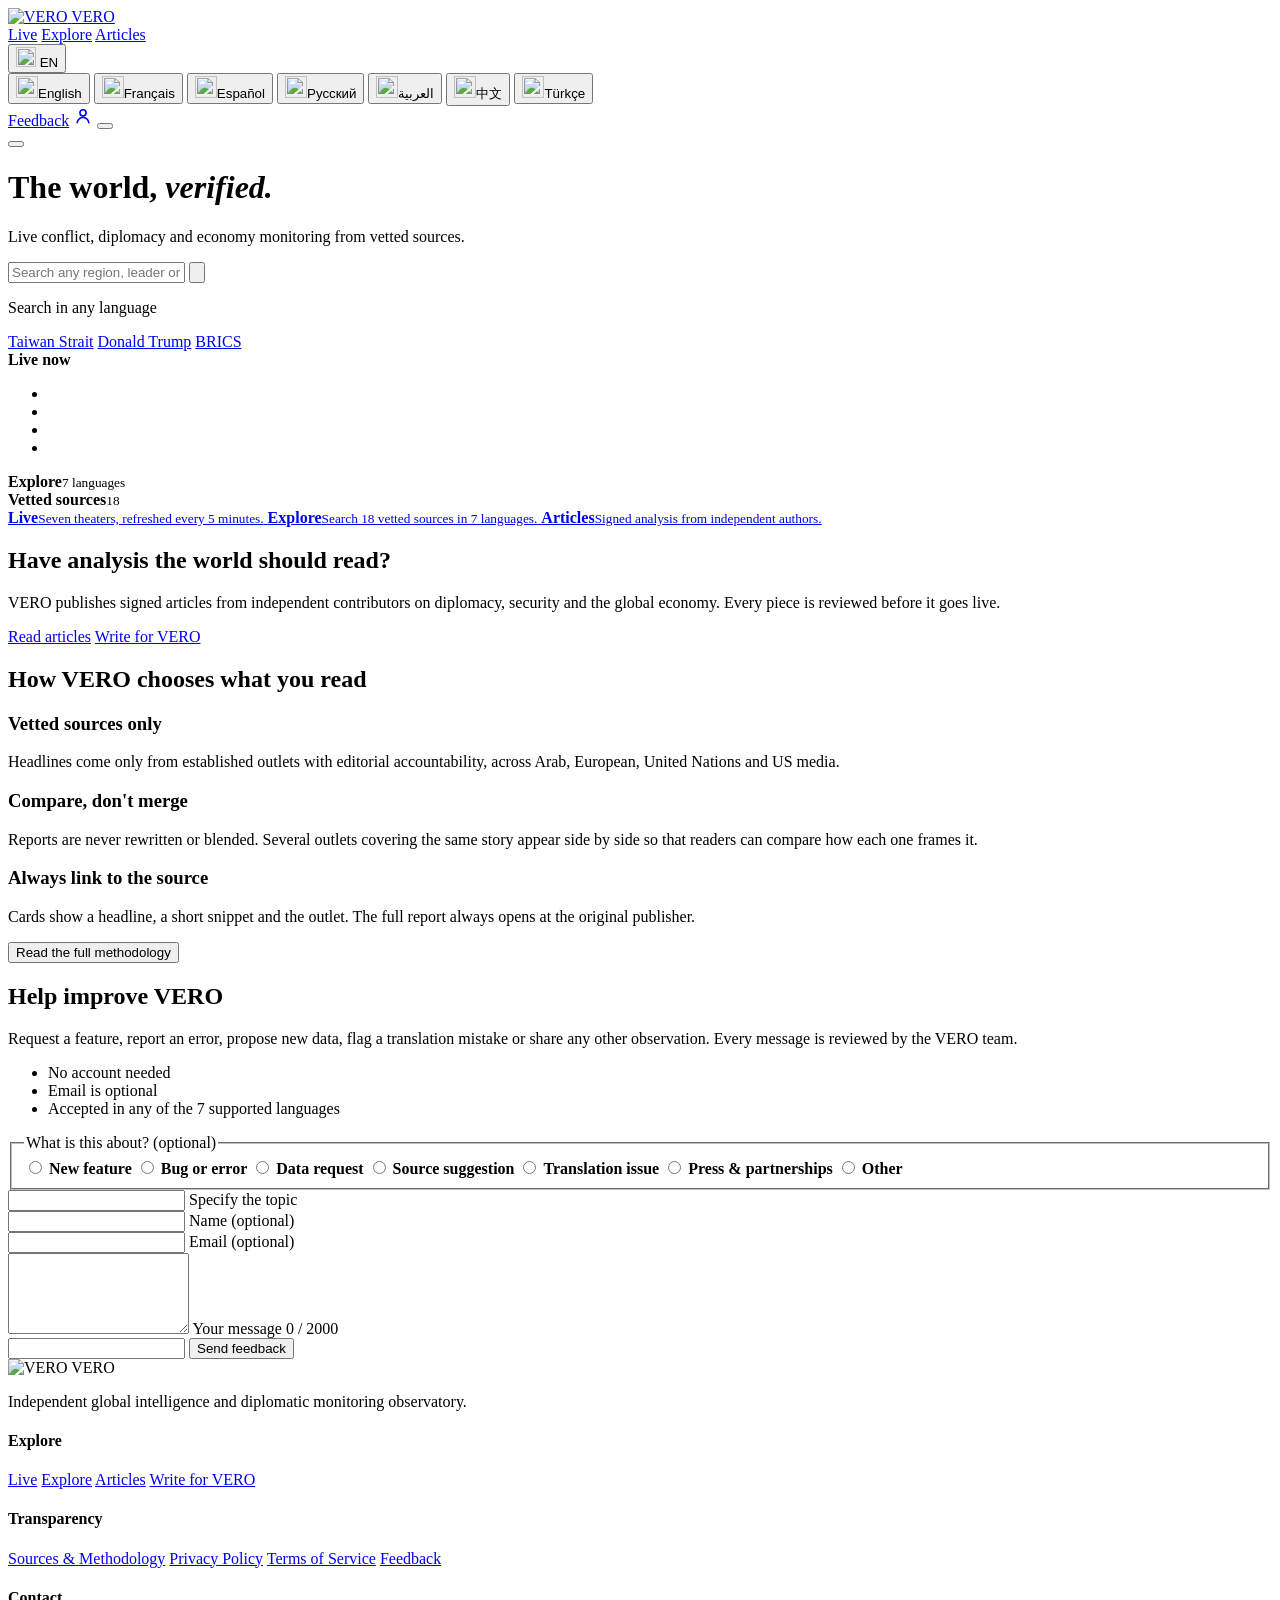
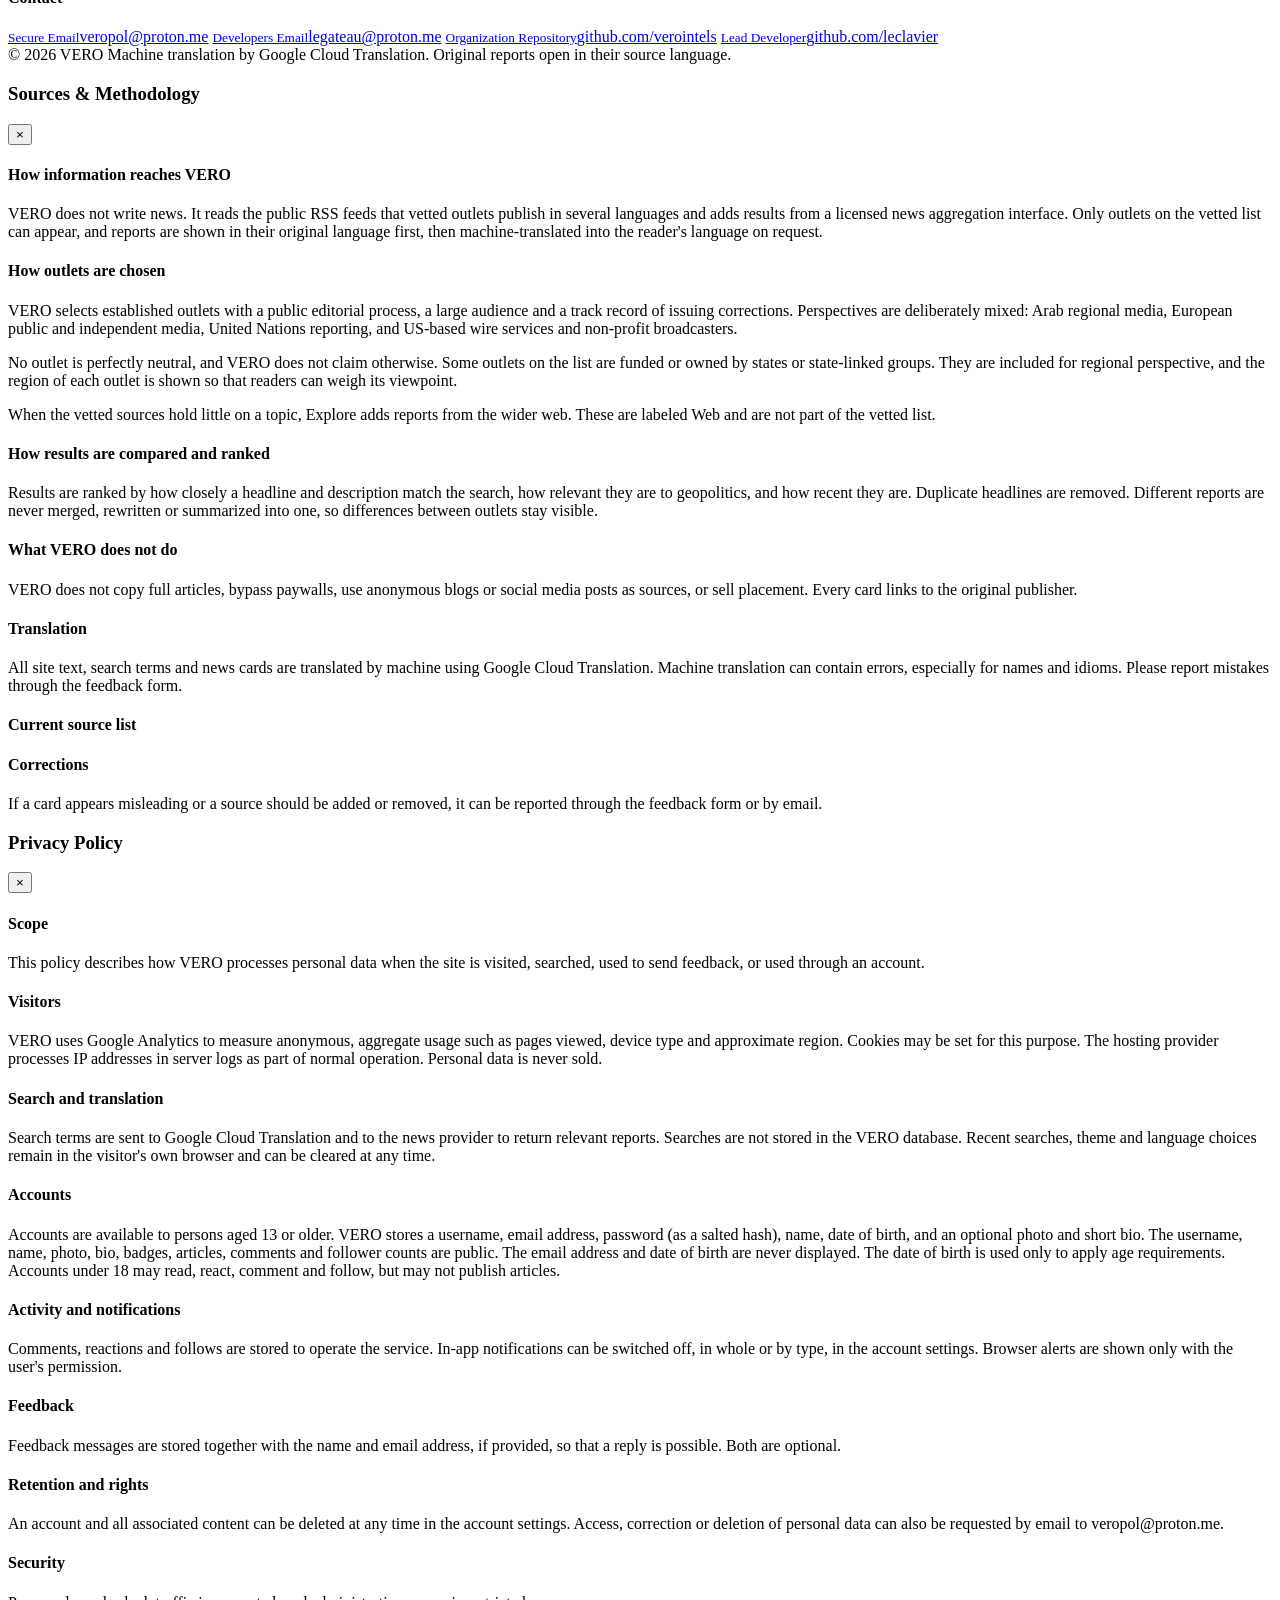
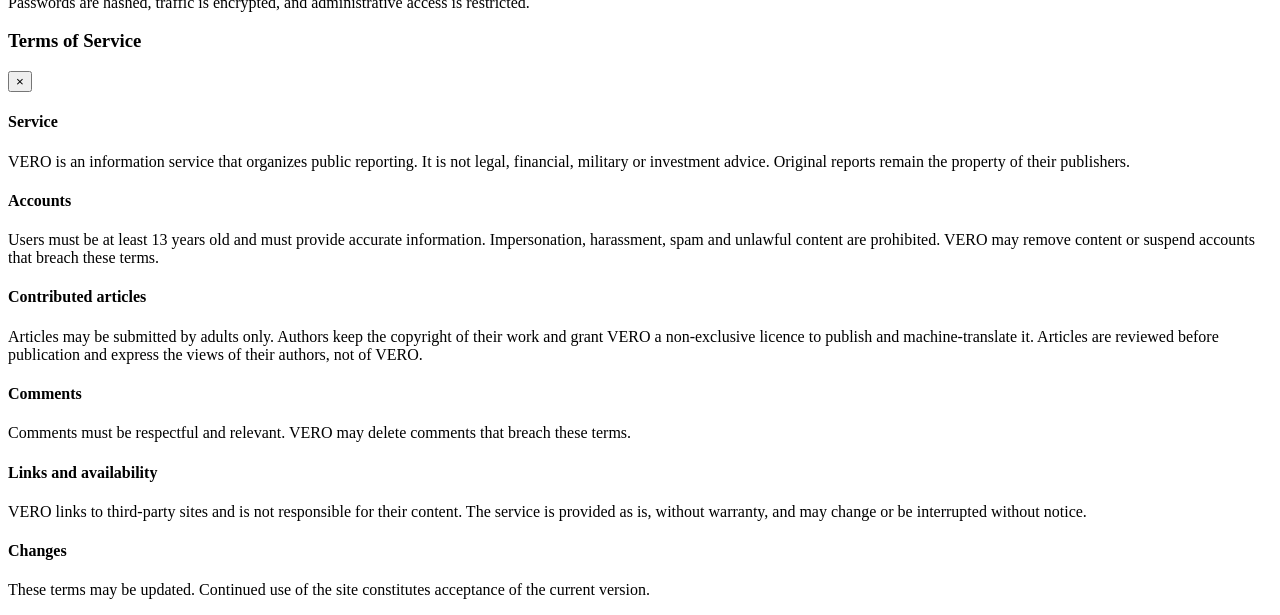
==== commit 21dabc62: "Update index.html" ====
--- a/public/index.html
+++ b/public/index.html
@@ -47,9 +47,9 @@
     <link rel="preconnect" href="https://fonts.gstatic.com" crossorigin>
     <link rel="stylesheet" href="https://fonts.googleapis.com/css2?family=Manrope:wght@400;600;700;800&family=Rubik:ital,wght@0,300..900;1,300..900&family=Unbounded:wght@700;800&display=swap">
     <script defer src="https://unpkg.com/@phosphor-icons/web@2.1.1"></script>
-    <link rel="stylesheet" href="/css/style.css?v=17">
-    <link rel="stylesheet" href="/css/nav.css?v=17">
-    <link rel="stylesheet" href="/css/home.css?v=17">
+    <link rel="stylesheet" href="/css/style.css?v=19">
+    <link rel="stylesheet" href="/css/nav.css?v=19">
+    <link rel="stylesheet" href="/css/home.css?v=19">
 <script type="application/ld+json">
     {
         "@context": "https://schema.org",
@@ -363,6 +363,7 @@
                 <h4 data-tr>How outlets are chosen</h4>
                 <p data-tr>VERO selects established outlets with a public editorial process, a large audience and a track record of issuing corrections. Perspectives are deliberately mixed: Arab regional media, European public and independent media, United Nations reporting, and US-based wire services and non-profit broadcasters.</p>
                 <p data-tr>No outlet is perfectly neutral, and VERO does not claim otherwise. Some outlets on the list are funded or owned by states or state-linked groups. They are included for regional perspective, and the region of each outlet is shown so that readers can weigh its viewpoint.</p>
+                <p data-tr>When the vetted sources hold little on a topic, Explore adds reports from the wider web. These are labeled Web and are not part of the vetted list.</p>
                 <h4 data-tr>How results are compared and ranked</h4>
                 <p data-tr>Results are ranked by how closely a headline and description match the search, how relevant they are to geopolitics, and how recent they are. Duplicate headlines are removed. Different reports are never merged, rewritten or summarized into one, so differences between outlets stay visible.</p>
                 <h4 data-tr>What VERO does not do</h4>
@@ -429,8 +430,9 @@
         </div>
     </div>
 
-    <script defer src="/javascript/common.js?v=17"></script>
-    <script defer src="/javascript/script.js?v=17"></script>
+    <script defer src="/javascript/i18n.js?v=19"></script>
+    <script defer src="/javascript/common.js?v=19"></script>
+    <script defer src="/javascript/script.js?v=19"></script>
 </body>
 
 </html>
